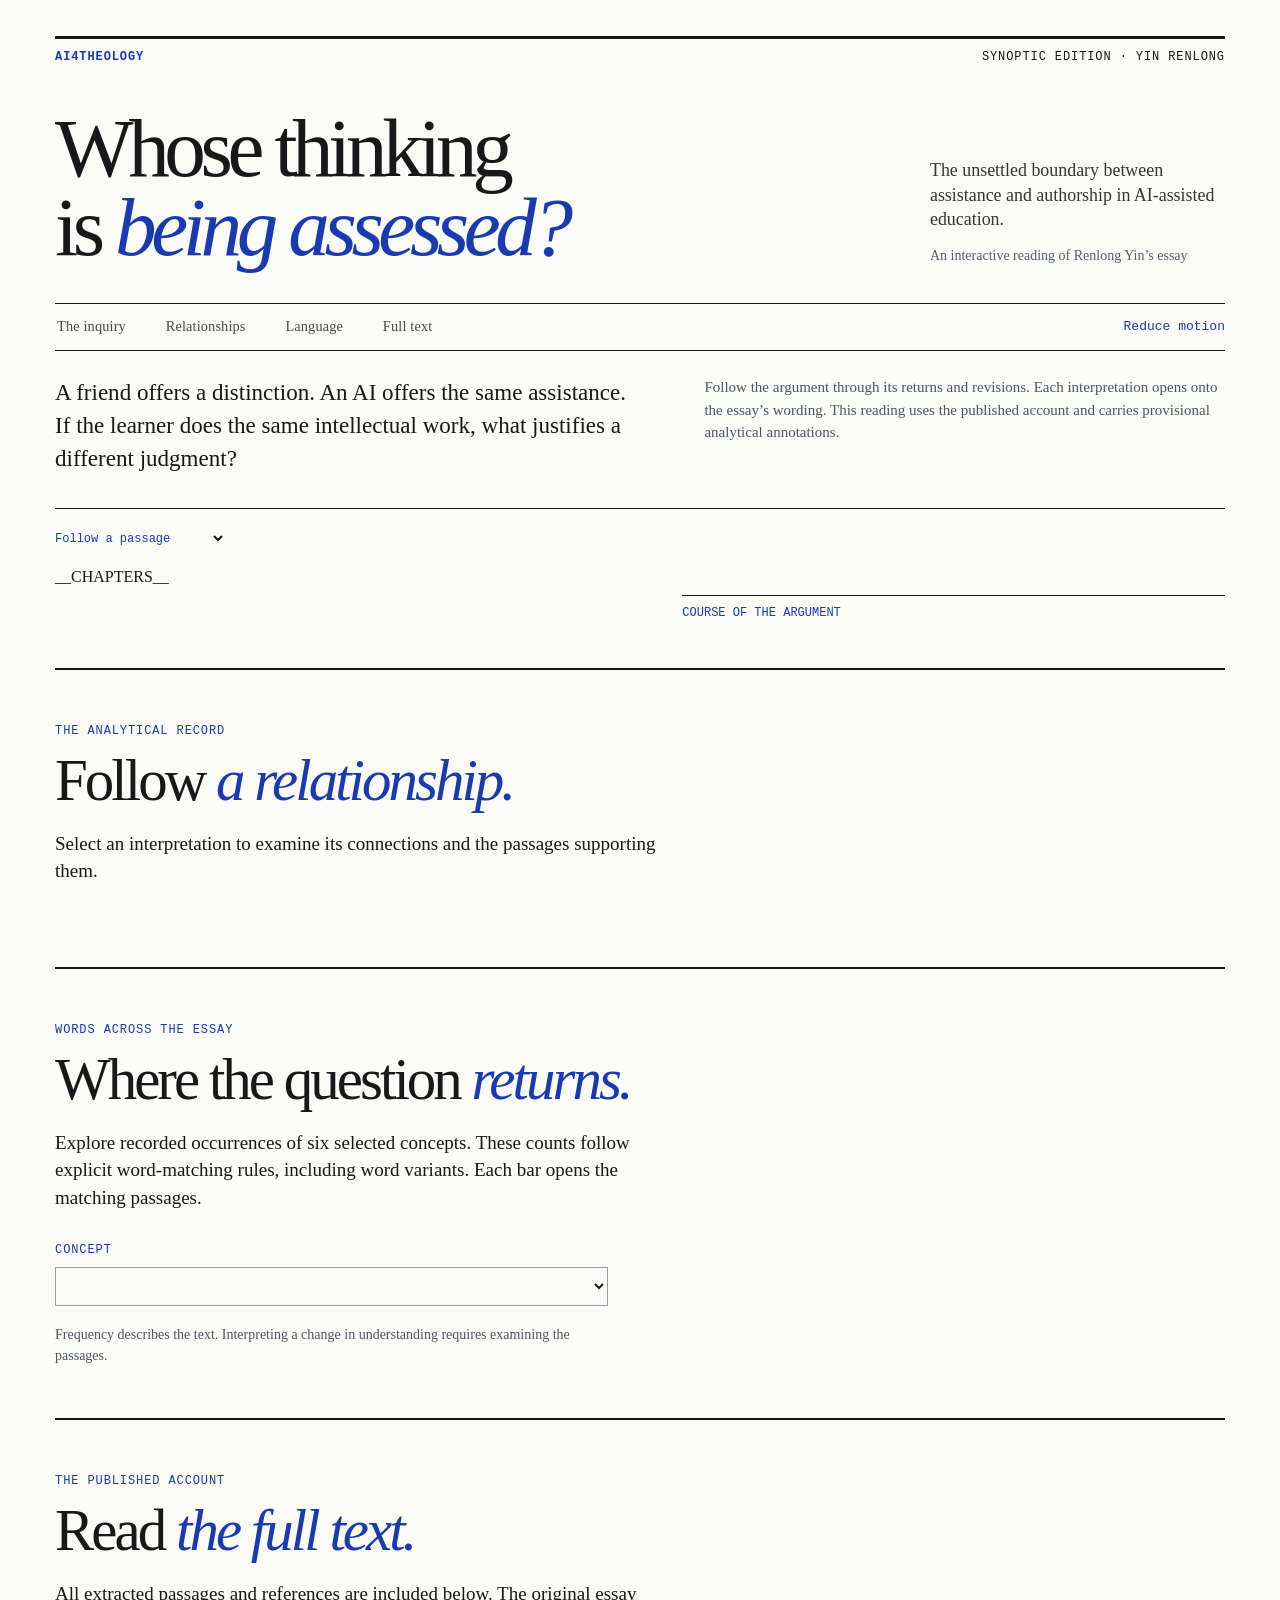
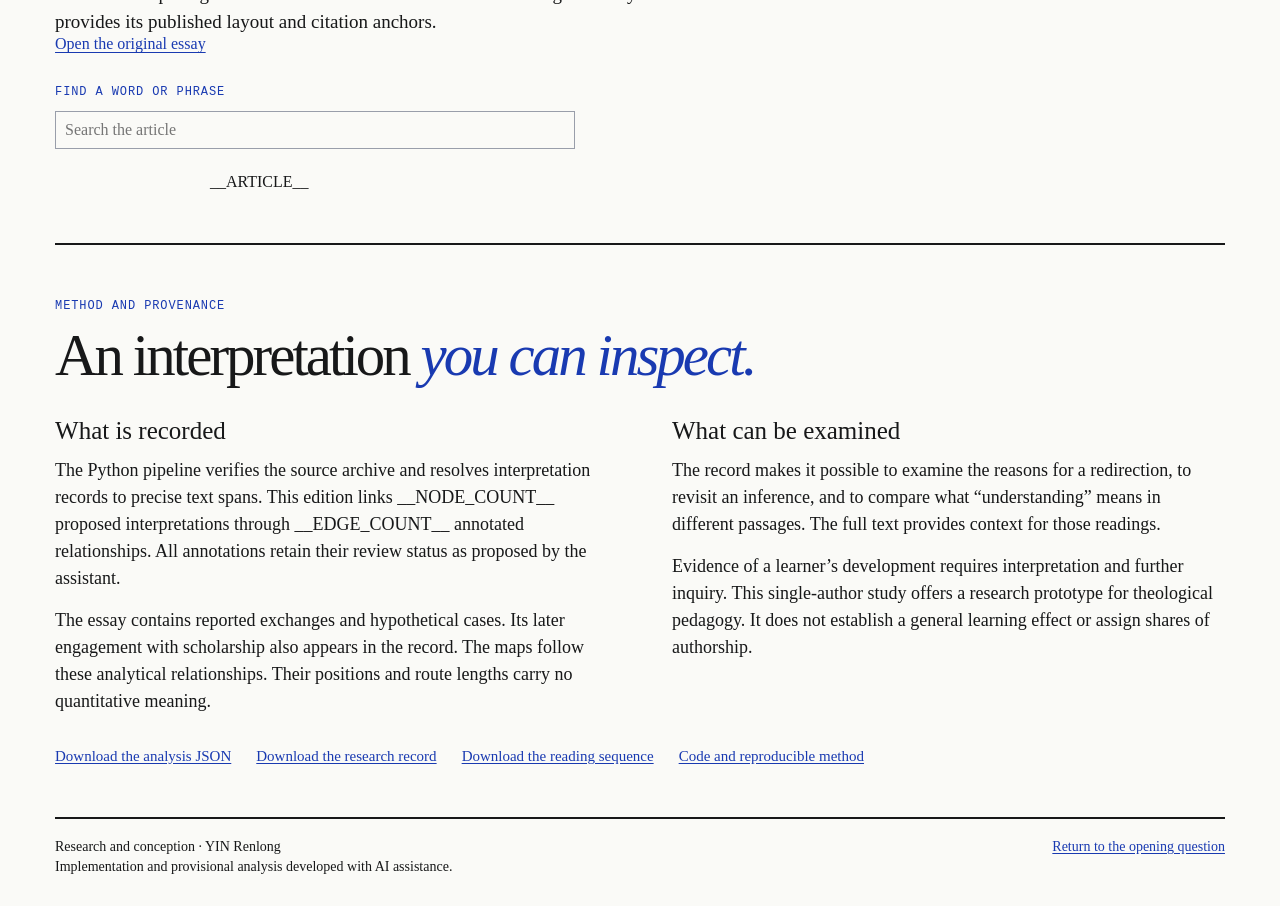
==== site/edition-template.html @ 1bdf43ee "Publish complete synoptic edition with inquiry maps" ====
<!doctype html><html lang="en"><head><meta charset="utf-8"><meta name="viewport" content="width=device-width,initial-scale=1"><meta name="theme-color" content="#fafaf7"><meta name="description" content="An interactive synoptic edition of Renlong Yin’s inquiry into assistance, authorship and theological understanding."><title>Whose Thinking Is Being Assessed? · AI4Theology</title><link rel="icon" href="favicon.svg" type="image/svg+xml"><link rel="stylesheet" href="edition.css"><link rel="stylesheet" href="edition-maps.css"><link rel="stylesheet" href="edition-explorer.css"><script defer src="vendor/gsap.min.js"></script><script type="module" src="edition.js"></script></head><body><a class="skip" href="#inquiry">Skip to the inquiry</a>
<main class="edition synopsis" id="top"><div class="sy-run"><a href="#top"><b>AI4Theology</b></a><span>Synoptic Edition · YIN Renlong</span></div><header class="front"><h1>Whose thinking<br>is <em>being assessed?</em></h1><div class="byline"><p>The unsettled boundary between assistance and authorship in AI-assisted education.</p><p class="credit">An interactive reading of Renlong Yin’s essay</p></div></header>
<nav class="reader-nav" aria-label="Main navigation"><a href="#inquiry">The inquiry</a><a href="#relationships">Relationships</a><a href="#language">Language</a><a href="#article">Full text</a><button id="motion" type="button" aria-pressed="false">Reduce motion</button></nav>
<div class="intro"><p>A friend offers a distinction. An AI offers the same assistance. If the learner does the same intellectual work, what justifies a different judgment?</p><p class="note">Follow the argument through its returns and revisions. Each interpretation opens onto the essay’s wording. This reading uses the published account and carries provisional analytical annotations.</p></div>
<section id="inquiry" aria-label="Development of the inquiry"><div class="chapter-nav"><label for="chapter-select">Follow a passage</label><select id="chapter-select">__OPTIONS__</select><span id="progress" class="note" aria-live="off"></span></div><div class="reading"><div class="episodes">__CHAPTERS__</div><aside class="map-aside" aria-label="Current argument diagram"><div class="map-label"><span>Course of the argument</span><span id="map-ref"></span></div><div id="map-holder"></div><p id="map-basis" class="note"></p></aside></div></section>
<section id="relationships" class="research-section"><header class="section-title"><p class="sy-label">The analytical record</p><h2>Follow <em>a relationship.</em></h2><p>Select an interpretation to examine its connections and the passages supporting them.</p></header><div id="explorer"></div></section>
<section id="language" class="research-section"><header class="section-title"><p class="sy-label">Words across the essay</p><h2>Where the question <em>returns.</em></h2><p>Explore recorded occurrences of six selected concepts. These counts follow explicit word-matching rules, including word variants. Each bar opens the matching passages.</p></header><div class="concordance"><div><label class="sy-label" for="term">Concept</label><select id="term">__TERM_OPTIONS__</select><div id="term-bars"></div><p class="note">Frequency describes the text. Interpreting a change in understanding requires examining the passages.</p></div><div id="term-passages" aria-live="polite"></div></div></section>
<section id="article" class="research-section"><header class="section-title"><p class="sy-label">The published account</p><h2>Read <em>the full text.</em></h2><p>All extracted passages and references are included below. The original essay provides its published layout and citation anchors.</p><a href="__ARTICLE_URL__" target="_blank" rel="noopener">Open the original essay</a></header><label class="sy-label" for="article-search">Find a word or phrase</label><input id="article-search" type="search" placeholder="Search the article" autocomplete="off"><p id="search-status" class="note" role="status"></p><div class="article-sections">__ARTICLE__</div></section>
<section id="method" class="research-section"><header class="section-title"><p class="sy-label">Method and provenance</p><h2>An interpretation <em>you can inspect.</em></h2></header><div class="method-columns"><div><h3>What is recorded</h3><p>The Python pipeline verifies the source archive and resolves interpretation records to precise text spans. This edition links __NODE_COUNT__ proposed interpretations through __EDGE_COUNT__ annotated relationships. All annotations retain their review status as proposed by the assistant.</p><p>The essay contains reported exchanges and hypothetical cases. Its later engagement with scholarship also appears in the record. The maps follow these analytical relationships. Their positions and route lengths carry no quantitative meaning.</p></div><div><h3>What can be examined</h3><p>The record makes it possible to examine the reasons for a redirection, to revisit an inference, and to compare what “understanding” means in different passages. The full text provides context for those readings.</p><p>Evidence of a learner’s development requires interpretation and further inquiry. This single-author study offers a research prototype for theological pedagogy. It does not establish a general learning effect or assign shares of authorship.</p></div></div><div class="downloads"><a href="data/analysis.json" download>Download the analysis JSON</a><a href="data/research-record.json" download>Download the research record</a><a href="data/edition-chapters.json" download>Download the reading sequence</a><a href="https://github.com/YIN-Renlong/ai4theology-analysis">Code and reproducible method</a></div></section>
<footer class="edition-footer"><span>Research and conception · YIN Renlong<br>Implementation and provisional analysis developed with AI assistance.</span><a href="#top">Return to the opening question</a></footer></main>
<dialog id="evidence-dialog" aria-labelledby="evidence-title"><header class="dialog-head"><h2 id="evidence-title">Source evidence</h2><button id="close-evidence" type="button">Close</button></header><div id="evidence-body"></div></dialog>
<script id="edition-data" type="application/json">__DATA__</script><noscript><p class="note">The inquiry and complete text are readable above. Interactive maps and filters require JavaScript.</p></noscript></body></html>
---- site/edition.css ----
.synopsis {
  --sy-ink: #171819;
  --sy-blue: #193ab1;
  --sy-rule: #b0b2b2;
  --sy-paper: #fafaf7;
  box-sizing: border-box; color: var(--sy-ink); background: var(--sy-paper);
  padding: clamp(22px, 4.3vw, 64px) clamp(18px, 5vw, 80px) clamp(30px, 4vw, 58px);
  font-family: "STIX Two Text", Georgia, "Times New Roman", serif;
}
.synopsis *, .synopsis *::before, .synopsis *::after { box-sizing: border-box; }
.synopsis [hidden] { display: none !important; }
.synopsis :is(h2,h3,h4,p,figure,blockquote) { margin: 0; }
.synopsis .sy-run, .synopsis .sy-label, .synopsis .sy-page, .synopsis .sy-caption {
  font-family: "IBM Plex Mono", ui-monospace, "Courier New", monospace;
  font-weight: 500; font-size: 11px; letter-spacing: .075em; line-height: 1.5;
}
.synopsis .sy-run { display: flex; justify-content: space-between; gap: 12px; align-items: baseline; border-top: 3px solid var(--sy-ink); padding-top: 9px; text-transform: uppercase; }
.synopsis .sy-run b { color: var(--sy-blue); font-weight: 700; }
.synopsis .sy-heading { margin: clamp(20px, 3.3vw, 42px) 0 clamp(16px, 2.3vw, 30px); }
.synopsis .sy-heading h2 {
  font: 400 clamp(38px, 5.8vw, 86px)/.97 "STIX Two Text", Georgia, serif;
  letter-spacing: -.065em; color: var(--sy-ink); text-wrap: balance;
}
.synopsis .sy-heading h2 em { color: var(--sy-blue); font-weight: 400; }
.synopsis .sy-pages { display: grid; grid-template-columns: repeat(2,minmax(0,1fr)); position: relative; border-block: 1px solid var(--sy-ink); }
.synopsis .sy-leaf { position: relative; min-width: 0; padding: clamp(12px, 2vw, 26px) clamp(11px, 2.4vw, 34px) clamp(18px, 3.1vw, 40px) 0; }
.synopsis .sy-leaf + .sy-leaf { padding-left: clamp(13px, 2.7vw, 38px); padding-right: 0; border-left: 1px solid var(--sy-rule); }
.synopsis .sy-page { display: flex; justify-content: space-between; gap: 7px; color: #414746; text-transform: uppercase; margin-bottom: clamp(24px, 4.3vw, 66px); }
.synopsis .sy-sigil { display: inline-block; color: var(--sy-blue); font: italic 400 clamp(50px, 8.5vw, 108px)/.73 "STIX Two Text", Georgia, serif; margin-right: .12em; vertical-align: -.01em; }
.synopsis .sy-leaf h3 { font: 400 clamp(24px, 3.5vw, 51px)/1.03 "STIX Two Text", Georgia, serif; letter-spacing: -.055em; margin: 0 0 clamp(12px, 1.6vw, 22px); }
.synopsis .sy-leaf p { font-size: clamp(16px, 1.7vw, 24px); line-height: 1.36; max-width: 28ch; }
.synopsis .sy-join { position: absolute; left: 50%; top: 43%; transform: translate(-50%,-50%); background: var(--sy-paper); color: var(--sy-blue); padding: 8px 6px 10px; line-height: 1; font: italic 400 clamp(21px, 3vw, 42px)/.8 Georgia, serif; }
.synopsis .sy-note { display: grid; grid-template-columns: minmax(120px, .68fr) minmax(0, 2.5fr); gap: clamp(10px, 2vw, 28px); padding: clamp(15px, 2vw, 26px) 0 0; align-items: baseline; }
.synopsis .sy-label { text-transform: uppercase; color: var(--sy-blue); }
.synopsis .sy-note p { font-size: clamp(17px, 1.65vw, 23px); line-height: 1.32; }
.synopsis .sy-rewrite { background: #eff1f9; }
.synopsis .sy-rewrite + .sy-leaf { padding-right: clamp(8px, 1vw, 16px); }
.synopsis .sy-proof { padding-inline: clamp(10px, 1.7vw, 28px); }
.synopsis .sy-leaf .sy-revision { font: 400 clamp(23px, 3.3vw, 46px)/1.14 "STIX Two Text", Georgia, serif; letter-spacing: -.045em; }
.synopsis del { color: #575b61; text-decoration-thickness: .075em; text-decoration-color: var(--sy-blue); }
.synopsis ins { display: inline; color: var(--sy-blue); text-decoration: underline; text-decoration-thickness: .05em; text-underline-offset: .13em; }
.synopsis .sy-link-mark { color: var(--sy-blue); font-size: .6em; vertical-align: super; }
.synopsis .sy-return { border-top: 1px solid var(--sy-ink); border-bottom: 1px solid var(--sy-ink); }
.synopsis .sy-return-line { display: grid; grid-template-columns: 4em minmax(0,1fr) auto; align-items: baseline; gap: 18px; padding: clamp(12px, 2vw, 26px) 0; }
.synopsis .sy-return-line + .sy-return-line { border-top: 1px solid var(--sy-rule); }
.synopsis .sy-return-line span:last-child { font-style: italic; color: var(--sy-blue); font-size: clamp(21px, 2.2vw, 35px); }
.synopsis .sy-return-line strong { font: 400 clamp(23px, 3.2vw, 46px)/1.08 "STIX Two Text", Georgia, serif; letter-spacing: -.05em; }
.synopsis .sy-caption { display: block; color: #424744; margin-top: 7px; letter-spacing: .025em; }
@media(max-width:600px) {
  .synopsis .sy-page { font-size: 9px; letter-spacing: .035em; }
  .synopsis .sy-run { font-size: 9px; }
  .synopsis .sy-leaf h3 .sy-sigil { display: block; margin-bottom: 12px; }
  .synopsis .sy-note { grid-template-columns: 1fr; gap: 4px; }
  .synopsis .sy-return-line { gap: 9px; grid-template-columns: 2.5em minmax(0,1fr); }
  .synopsis .sy-return-line span:last-child { grid-column: 2; }
  .synopsis .sy-join { top: 39%; }
}


:root{--paper:#fafaf7;--ink:#171819;--blue:#193ab1;--hair:#b0b2b2;--mono:"IBM Plex Mono",ui-monospace,"Courier New",monospace;--serif:"STIX Two Text",Georgia,"Times New Roman",serif;--nav-height:52px;scroll-padding-top:calc(var(--nav-height) + 10px);background:var(--paper);color:var(--ink);font-family:var(--serif)}
*{box-sizing:border-box}body{margin:0}button,summary,a{touch-action:manipulation}a{color:var(--blue);text-underline-offset:.16em}a:focus-visible,summary:focus-visible{outline:2px solid var(--blue);outline-offset:4px}.edition{max-width:1530px;margin:0 auto;padding:clamp(18px,2.8vw,42px) clamp(18px,4.3vw,70px) 0}.edition .sy-run{font-size:12px}.sy-run a{color:inherit}.front{display:grid;grid-template-columns:minmax(0,2fr) minmax(150px,.7fr);align-items:end;gap:32px;margin:clamp(20px,3.4vw,51px) 0 clamp(20px,2.8vw,41px)}.front h1{font:400 clamp(48px,6.5vw,98px)/.95 var(--serif);letter-spacing:-.065em;margin:0}.front h1 em{font-weight:400;color:var(--blue)}.byline{font:400 clamp(16px,1.4vw,21px)/1.38 var(--serif);margin:0 0 2px;color:#34373a}.byline cite{display:block;font-size:.9em;margin-top:2px}
.reader-nav{position:sticky;top:0;z-index:9;display:flex;gap:clamp(10px,2.6vw,40px);align-items:stretch;flex-wrap:wrap;border-block:1px solid var(--ink);background:var(--paper);min-height:48px}.reader-nav a{display:flex;align-items:center;gap:.47em;font:500 clamp(12px,1.12vw,16px)/1.15 var(--serif);letter-spacing:.01em;color:#464a4c;text-decoration:none;padding:12px 2px 10px;border-bottom:3px solid transparent}.reader-nav a[aria-current=step]{color:var(--blue);border-color:var(--blue)}.reader-nav a:hover{color:var(--blue)}.reader-nav .num{font:500 11px var(--mono)}.reading{display:grid;grid-template-columns:minmax(0,1.05fr) minmax(0,1fr);gap:clamp(30px,4.5vw,75px);align-items:start}.episodes{min-width:0}.episode{min-width:0;padding:28px 0 42px;min-height:clamp(480px,68vh,760px)}.episode+.episode{border-top:1px solid var(--hair)}.edition .sy-heading{margin:0 0 18px}.edition .sy-heading h2{font-size:clamp(32px,3.15vw,52px);line-height:1.02}.edition .sy-page{font-size:12px;letter-spacing:.025em;margin-bottom:clamp(22px,2.6vw,38px);gap:5px;flex-wrap:wrap}.edition .sy-leaf{padding:16px clamp(12px,1.4vw,24px) 18px 0}.edition .sy-leaf+.sy-leaf{padding:16px 8px 18px clamp(15px,1.7vw,26px)}.edition .sy-leaf h3{font-size:clamp(22px,2.1vw,34px);margin-bottom:10px;line-height:1.1}.edition .sy-sigil{font-size:1.52em}.edition .sy-leaf p{font-size:clamp(16px,1.33vw,21px);line-height:1.36}.edition .sy-join{font-size:24px;top:42%}.edition .sy-leaf .sy-revision{font-size:clamp(21px,2.2vw,34px);line-height:1.17}.edition .sy-note{grid-template-columns:1fr;padding-top:16px;gap:5px}.edition .sy-note p{font-size:clamp(17px,1.35vw,22px);line-height:1.43}.edition .sy-label{font-size:12px}.edition .sy-return-line{grid-template-columns:3.3em minmax(0,1fr) auto;gap:9px;padding:14px 0}.edition .sy-return-line strong{font-size:clamp(19px,1.75vw,29px)}.edition .sy-return-line span:last-child{font-size:clamp(16px,1.6vw,24px)}.original{margin-top:18px}.original summary{cursor:pointer;color:var(--blue);font:500 13px/1.5 var(--mono);width:fit-content;padding:4px 6px 4px 0}.original blockquote{margin:9px 0 0;padding-left:16px;border-left:2px solid var(--blue);font-size:clamp(17px,1.4vw,21px);line-height:1.5}.map-aside{position:sticky;top:calc(var(--nav-height) + 22px);padding:0;margin:27px 0 36px;min-width:0}.mobile-map{display:none}.edition-footer{border-top:2px solid var(--ink);display:flex;justify-content:space-between;align-items:baseline;gap:18px;padding:18px 0 30px;font:400 14px/1.4 var(--serif)}.edition-footer p{max-width:58ch}.skip{position:absolute;left:-9999px}.skip:focus{left:12px;top:8px;z-index:10;background:var(--paper);padding:8px}.only-sr{position:absolute;inline-size:1px;block-size:1px;overflow:hidden;clip-path:inset(50%)}
@media(max-width:810px){.edition{padding:20px clamp(16px,4.5vw,36px) 0}.front{grid-template-columns:1fr;gap:10px}.front h1{font-size:clamp(44px,8vw,66px)}.byline{font-size:16px}.byline cite{display:inline;margin-left:4px}.reading{display:block}.episode{min-height:0;padding:21px 0 32px}.map-aside{display:none}.mobile-map{display:block;margin-top:20px}.reader-nav{gap:clamp(8px,2.6vw,24px)}.reader-nav a{min-height:44px;font-size:14px}.edition .sy-leaf h3 .sy-sigil{display:inline}.edition .sy-return-line span:last-child{grid-column:auto}.edition .sy-join{top:35%}.edition .sy-heading h2{font-size:clamp(30px,5.4vw,42px)}.edition-footer{flex-wrap:wrap;gap:7px}.edition .sy-page{font-size:11px}.edition .sy-run{font-size:11px}}
@media(max-width:380px){.reader-nav{gap:6px}.reader-nav a{gap:.28em;font-size:13px}.edition .sy-return-line{grid-template-columns:2.8em minmax(0,1fr)}.edition .sy-return-line span:last-child{grid-column:2}.edition .sy-leaf h3 .sy-sigil{display:block;margin-bottom:9px}}
@media print{.reader-nav,.map-aside,.skip,.original summary,.sy-run a{display:none}.reading{display:block}.mobile-map{display:block}.episode{min-height:0;break-inside:avoid}.edition{padding:0}.original blockquote{display:block}.edition-footer a{color:inherit}}
[hidden]{display:none!important}button,input,select{font:inherit}button{cursor:pointer;color:var(--blue);border:0;border-bottom:1px solid currentColor;padding:5px 0;background:none}button:focus-visible,input:focus-visible,select:focus-visible{outline:2px solid var(--blue);outline-offset:4px}input,select{max-width:100%;border:1px solid #999eaa;border-radius:0;color:var(--ink);background:var(--paper);padding:9px;font-size:16px}select{appearance:auto}label{display:block}.sy-run a{text-decoration:none}.front .credit{font-size:14px;color:#575e68;margin:14px 0 0}.reader-nav{gap:clamp(12px,2.8vw,42px)}.reader-nav #motion{margin-left:auto;font:13px var(--mono);border:0;max-width:105px;line-height:1.2}.intro{display:grid;grid-template-columns:1.1fr 1fr;gap:6vw;padding:25px 0 34px}.intro>p{font-size:clamp(19px,1.8vw,25px);line-height:1.42;margin:0}.intro .note{font:15px/1.5 var(--serif);color:#4f5561}.note{font-size:14px;line-height:1.5;color:#4f5561}.chapter-nav{display:flex;align-items:center;gap:18px;padding:11px 0;border-top:1px solid var(--ink)}.chapter-nav label{font:12px var(--mono);color:var(--blue)}.chapter-nav select{border:0;font-size:16px;max-width:65%}#progress{margin-left:auto;white-space:nowrap}.episode{min-height:clamp(510px,76vh,810px)}.episode .sy-note{margin:14px 0}.episode .sy-note p+p{margin-top:10px}.episode .sy-heading h2{font-style:normal}.episode .sy-heading h2 em{color:var(--blue)}.episode .chapter-kicker{font:12px/1.5 var(--mono);letter-spacing:.04em;color:var(--blue);margin:0 0 14px}.source-list{display:flex;gap:8px;flex-wrap:wrap;margin-top:15px}.source-list button{font:13px/1.3 var(--mono);padding:6px 3px}.episode blockquote{font-size:19px;line-height:1.4;border-left:2px solid var(--blue);padding-left:15px;margin:18px 0}.episode blockquote cite{display:block;font:12px var(--mono);margin-top:8px}.map-label{display:flex;justify-content:space-between;gap:12px;border-top:1px solid var(--ink);padding:10px 0;color:var(--blue);font:12px/1.3 var(--mono);text-transform:uppercase}.research-section{padding:52px 0;border-top:2px solid var(--ink);scroll-margin-top:70px}.section-title{margin-bottom:30px}.section-title h2{font:400 clamp(34px,4.6vw,66px)/1.05 var(--serif);letter-spacing:-.05em;margin:10px 0 18px}.section-title h2 em{font-weight:400;color:var(--blue)}.section-title>p:not(.sy-label){max-width:64ch;font-size:19px;line-height:1.45}.concordance,.method-columns{display:grid;grid-template-columns:1fr 1fr;gap:5vw}.concordance select{margin:8px 0 18px;width:100%}#term-bars{display:grid;gap:12px}.term-bar{display:block;text-align:left;font:14px/1.3 var(--serif);border:0}.term-bar span{display:flex;justify-content:space-between;gap:10px}.term-bar i{display:block;height:8px;background:var(--blue);width:var(--width);margin-top:6px;opacity:.7}.term-bar[aria-pressed=true] i{opacity:1}.term-bar[aria-pressed=true]{font-weight:bold}#term-passages{max-height:570px;overflow:auto;padding:0 15px 0 0}.term-passage{border-top:1px solid var(--hair);padding:13px 0;font-size:17px;line-height:1.5}.term-passage button{font:13px var(--mono)}.term-passage p{margin:7px 0}mark{background:#dce3fa;color:var(--ink);padding:0 1px}.article-sections{max-width:860px;margin:24px auto 0}.article-sections details{border-top:1px solid var(--hair);padding:13px 0}.article-sections summary{cursor:pointer;font-size:21px;line-height:1.3}.article-sections .full-paragraph{font:18px/1.65 var(--serif);margin:24px 0}.para-ref{font:12px var(--mono);color:var(--blue);text-decoration:none;display:inline-block;min-width:47px;margin-right:6px}.article-links{display:flex;gap:6px 12px;flex-wrap:wrap;margin-top:4px;font:12px/1.5 var(--mono)}#article-search{display:block;width:min(100%,520px);margin-top:10px}.method-columns h3{font-size:25px;font-weight:400;margin:0 0 12px}.method-columns p{font-size:18px;line-height:1.5;margin:0 0 15px}.downloads{display:flex;gap:14px 25px;flex-wrap:wrap;margin-top:18px;font-size:15px}dialog{width:min(740px,calc(100% - 28px));max-height:88svh;border:1px solid var(--ink);padding:clamp(20px,4vw,43px);color:var(--ink);background:var(--paper)}dialog::backdrop{background:#10152fd1}.dialog-head{display:flex;align-items:start;justify-content:space-between;gap:25px;border-bottom:1px solid var(--hair);padding-bottom:15px}.dialog-head h2{font-size:29px;font-weight:400;margin:0}.dialog-head button{font-size:15px}#evidence-body h3{font-size:22px;font-weight:400;margin:20px 0 10px}#evidence-body p{font-size:17px;line-height:1.5}#evidence-body blockquote{font-size:21px;line-height:1.45;margin:14px 0;padding-left:16px;border-left:2px solid var(--blue)}#evidence-body .note{font-size:13px}.evidence-section+.evidence-section{border-top:1px solid var(--hair);margin-top:25px}.evidence-section summary{font-size:14px;cursor:pointer;color:var(--blue)}.evidence-section details p{font-size:16px}body.no-motion *{animation:none!important;transition:none!important;scroll-behavior:auto!important}
@media(max-width:810px){.intro,.concordance,.method-columns{grid-template-columns:1fr;gap:20px}.episode{min-height:0}.reader-nav{gap:15px}.reader-nav a{font-size:14px}.reader-nav #motion{font-size:11px;max-width:65px}.chapter-nav{gap:7px}.chapter-nav label{font-size:11px}.chapter-nav select{max-width:66%;padding-left:0}#progress{display:none}.research-section{padding:34px 0}.edition .sy-leaf p{font-size:16px}.edition .sy-page{font-size:11px}.mobile-map{margin:23px 0 10px}.front .credit{font-size:13px}.episode .sy-heading h2{font-size:33px}.article-sections .full-paragraph{font-size:17px}}
@media(max-width:420px){.reader-nav{gap:11px}.reader-nav a{font-size:13px}.reader-nav #motion{font-size:10px;max-width:50px}.reader-nav{min-height:48px}.sy-run{letter-spacing:0!important}.map-label{font-size:11px}}
@media print{.map-aside,#motion,button,.chapter-nav{display:none}.intro,.concordance,.method-columns{display:block}.mobile-map{display:block}.episode,.research-section{min-height:0;break-inside:auto}.article-sections details{display:block}}
@media(max-width:600px){.reader-nav{display:grid;grid-template-columns:repeat(4,auto);gap:0 12px;justify-content:space-between}.reader-nav a{padding:10px 0 5px;min-height:38px}.reader-nav #motion{grid-column:1/-1;justify-self:end;max-width:none;white-space:nowrap;margin:0;padding:0 0 8px;min-height:26px}}
---- site/edition-maps.css ----
.inquiry-map{--map-paper:#f2f3f6;--map-ink:#171819;--map-blue:#193ab1;margin:0;min-width:0;color:var(--map-ink)}
.inquiry-map svg{display:block;width:100%;height:auto;background:var(--map-paper);border:1px solid #b0b5c1;overflow:hidden}
.inquiry-map .map-terrain path{fill:none;stroke:#75849c;stroke-width:1;opacity:.3}
.inquiry-map .map-grid{fill:none;stroke:#8290a8;stroke-width:.8;stroke-dasharray:1 4;opacity:.3}
.inquiry-map .map-name{font:600 25px 'STIX Two Text',Georgia,serif;letter-spacing:-.035em;fill:var(--map-ink)}
.inquiry-map .map-small{font:400 21px 'STIX Two Text',Georgia,serif;fill:#304268}
.inquiry-map .map-fine{font:400 20px 'STIX Two Text',Georgia,serif;fill:#304268}
.inquiry-map text{paint-order:stroke;stroke:var(--map-paper);stroke-width:5px;stroke-linejoin:round}
.inquiry-map .map-route,.inquiry-map .map-detour,.inquiry-map .map-return{fill:none;stroke:#536587;stroke-width:3.2;stroke-linecap:round;stroke-linejoin:round}
.inquiry-map .map-detour{stroke:#30343c;stroke-dasharray:6 6}
.inquiry-map .map-return{stroke:var(--map-blue);stroke-width:3.8}
.inquiry-map .map-station{fill:var(--map-paper);stroke:#304775;stroke-width:2.8}
.inquiry-map .map-diamond{fill:#30343c;stroke:var(--map-paper);stroke-width:2}
.inquiry-map .map-arrow{fill:var(--map-blue)}
.inquiry-map .map-question{font:italic 400 42px Georgia,serif;fill:var(--map-blue)}
.inquiry-map .map-question-large{font-size:82px}
.inquiry-map figcaption{margin-top:10px;color:#363d49;font:400 clamp(15px,1.2vw,18px)/1.4 'STIX Two Text',Georgia,serif}
@media(prefers-reduced-motion:reduce){.inquiry-map [data-trace]{animation:none!important;transition:none!important}}
---- site/edition-explorer.css ----
.edition-explorer{--ex-ink:#171819;--ex-blue:#193ab1;--ex-rule:#b0b2b2;--ex-paper:#fafaf7;color:var(--ex-ink);font-family:Georgia,'Times New Roman',serif;min-width:0}
.edition-explorer *{box-sizing:border-box}.edition-explorer button,.edition-explorer input{font:inherit;color:inherit}.edition-explorer button{cursor:pointer}.edition-explorer button:focus-visible,.edition-explorer input:focus-visible,.edition-explorer summary:focus-visible{outline:2px solid var(--ex-blue);outline-offset:3px}.edition-explorer .ex-note{max-width:78ch;font-size:17px;line-height:1.5;color:#42454b;margin:12px 0 22px}.edition-explorer .ex-counts{display:grid;grid-template-columns:repeat(4,minmax(0,1fr));border-block:1px solid var(--ex-ink);margin-bottom:28px}.edition-explorer .ex-count{position:relative;display:grid;gap:5px;text-align:left;border:0;border-right:1px solid var(--ex-rule);background:transparent;padding:17px 20px 20px}.edition-explorer .ex-count:first-child{padding-left:0}.edition-explorer .ex-count:last-child{border-right:0}.edition-explorer .ex-count strong{font-size:42px;font-weight:400;line-height:1;color:var(--ex-blue)}.edition-explorer .ex-count span{font-size:15px;line-height:1.3}.edition-explorer .ex-count[aria-pressed=true]{background:#eef1fb}.edition-explorer .ex-count .ex-count-bar{position:absolute;bottom:0;left:0;width:calc(var(--amount)*100%);height:3px;background:var(--ex-blue)}.edition-explorer .ex-layout{display:grid;grid-template-columns:minmax(220px,.55fr) minmax(0,1.65fr);gap:32px;align-items:start}.edition-explorer .ex-search-label{font:500 13px/1.4 ui-monospace,monospace;display:block;color:#414651}.edition-explorer .ex-search{display:block;margin:9px 0 6px;border:1px solid var(--ex-rule);width:100%;padding:10px 9px;background:var(--ex-paper);font-size:16px}.edition-explorer .ex-search::placeholder{font-size:13px;color:#565d68}.edition-explorer .ex-reset{padding:7px 0;border:0;background:none;font-size:14px;text-decoration:underline;text-underline-offset:3px;color:var(--ex-blue)}.edition-explorer .ex-tally{font:12px/1.4 ui-monospace,monospace;color:#414651;margin:8px 0 12px}.edition-explorer .ex-node-list{max-height:540px;overflow:auto;border-block:1px solid var(--ex-rule);scrollbar-color:#7d88a1 #f1f1ee}.edition-explorer .ex-node-button{display:grid;grid-template-columns:34px minmax(0,1fr);gap:7px;width:100%;text-align:left;align-items:baseline;border:0;border-bottom:1px solid #d9dbdf;background:transparent;padding:12px 7px;font-size:16px;line-height:1.3}.edition-explorer .ex-node-button[aria-pressed=true]{background:#eef1fb;color:var(--ex-blue);box-shadow:inset 3px 0 var(--ex-blue)}.edition-explorer .ex-node-button:hover,.edition-explorer .ex-neighbor-button:hover{background:#edf0f6}.edition-explorer .ex-record-id{font:500 12px/1.3 ui-monospace,monospace;color:var(--ex-blue)}.edition-explorer .ex-detail{scroll-margin-top:90px;border-top:2px solid var(--ex-ink);padding-top:14px}.edition-explorer .ex-kicker{font:500 12px/1.4 ui-monospace,monospace;color:var(--ex-blue);margin:0 0 11px}.edition-explorer .ex-detail h3{font:400 clamp(25px,3vw,38px)/1.1 Georgia,serif;letter-spacing:-.035em;margin:0 0 14px}.edition-explorer .ex-interpretation{font-size:19px;line-height:1.45;margin:0 0 15px;max-width:67ch}.edition-explorer .ex-meta{display:flex;flex-wrap:wrap;gap:10px 25px;border-block:1px solid var(--ex-rule);padding:10px 0;margin:12px 0}.edition-explorer .ex-meta div{display:grid;gap:2px}.edition-explorer .ex-meta dt{font:12px/1.4 ui-monospace,monospace;color:#4a505b}.edition-explorer .ex-meta dd{font-size:15px;line-height:1.4;margin:0}.edition-explorer .ex-text-button{border:0;border-bottom:1px solid var(--ex-blue);color:var(--ex-blue);background:none;padding:4px 0;margin-bottom:3px;font-size:15px;line-height:1.4;text-align:left}.edition-explorer .ex-small-heading{font-size:21px;font-weight:400;letter-spacing:-.02em;margin:25px 0 15px}.edition-explorer .ex-graph{display:grid;grid-template-columns:1fr 1.12fr 1fr;gap:26px;position:relative;min-height:200px;padding:10px 0;isolation:isolate}.edition-explorer .ex-lines{position:absolute;inset:0;width:100%;height:100%;pointer-events:none;z-index:-1;overflow:visible}.edition-explorer .ex-lines path{fill:none;stroke:#7385b4;stroke-width:1.3}.edition-explorer .ex-lines .ex-arrow{stroke:var(--ex-blue)}.edition-explorer .ex-neighbors{display:flex;flex-direction:column;justify-content:center;gap:19px}.edition-explorer .ex-neighbor-button{width:100%;display:grid;gap:5px;padding:10px;border:1px solid #adb5c5;background:var(--ex-paper);text-align:left;font-size:15px;line-height:1.25}.edition-explorer .ex-edge-label{font:11px/1.4 ui-monospace,monospace;color:#4a566c;margin:4px 0 0}.edition-explorer .ex-center{align-self:center}.edition-explorer .ex-current{padding:13px 12px;border:1.5px solid var(--ex-blue);background:#eef1fb;display:grid;gap:8px;font-size:17px;line-height:1.25}.edition-explorer .ex-current strong{font-weight:400}.edition-explorer .ex-graph-note{font-size:14px;line-height:1.4;color:#505763;margin:10px 0}.edition-explorer .ex-empty{font-size:16px;line-height:1.45;color:#4b505b;padding:13px 8px}.edition-explorer .ex-graph>.ex-empty{grid-column:1/-1}.edition-explorer .ex-relations{margin-top:35px;border-top:1px solid var(--ex-ink);padding-top:18px}.edition-explorer .ex-relations>h3{font-size:30px;font-weight:400;margin:0;letter-spacing:-.03em}.edition-explorer .ex-relation{border-bottom:1px solid var(--ex-rule)}.edition-explorer .ex-relation>summary{cursor:pointer;padding:14px 2px;font-size:16px;line-height:1.4}.edition-explorer .ex-relation>summary .ex-record-id{margin:0 9px 0 3px}.edition-explorer .ex-relation-body{padding:0 24px 14px}.edition-explorer .ex-relation-body>p{font-size:17px;line-height:1.45;max-width:83ch;margin:0 0 13px}.edition-explorer .ex-detail-actions{display:flex;gap:12px 23px;flex-wrap:wrap}
@media(max-width:850px){.edition-explorer .ex-layout{grid-template-columns:minmax(190px,.6fr) minmax(0,1.2fr);gap:20px}.edition-explorer .ex-graph{gap:15px}.edition-explorer .ex-neighbor-button{padding:8px;font-size:14px}.edition-explorer .ex-current{padding:10px 8px;font-size:15px}.edition-explorer .ex-count{padding-inline:12px}.edition-explorer .ex-count span{font-size:14px}}
@media(max-width:650px){.edition-explorer .ex-layout{grid-template-columns:1fr}.edition-explorer .ex-node-list{max-height:220px}.edition-explorer .ex-counts{grid-template-columns:1fr 1fr}.edition-explorer .ex-count:nth-child(2){border-right:0}.edition-explorer .ex-count:nth-child(n+3){border-top:1px solid var(--ex-rule)}.edition-explorer .ex-count:first-child{padding-left:12px}.edition-explorer .ex-count strong{font-size:34px}.edition-explorer .ex-meta{gap:10px 17px}.edition-explorer .ex-graph{gap:13px}.edition-explorer .ex-neighbor-button{font-size:13px;padding:7px}.edition-explorer .ex-current{font-size:14px;padding:9px 7px}.edition-explorer .ex-edge-label{font-size:10px}.edition-explorer .ex-relations>h3{font-size:27px}.edition-explorer .ex-relation-body{padding-inline:12px}}
@media(max-width:390px){.edition-explorer .ex-graph{grid-template-columns:1fr}.edition-explorer .ex-center{grid-row:1}.edition-explorer .ex-lines{display:none}.edition-explorer .ex-neighbors{gap:10px}.edition-explorer .ex-neighbor-button,.edition-explorer .ex-current{font-size:16px}.edition-explorer .ex-edge-label{font-size:12px}.edition-explorer .ex-graph-note{font-size:13px}}
@media print{.edition-explorer .ex-directory{display:none}.edition-explorer .ex-layout{display:block}.edition-explorer .ex-counts{break-inside:avoid}.edition-explorer .ex-graph{break-inside:avoid}}
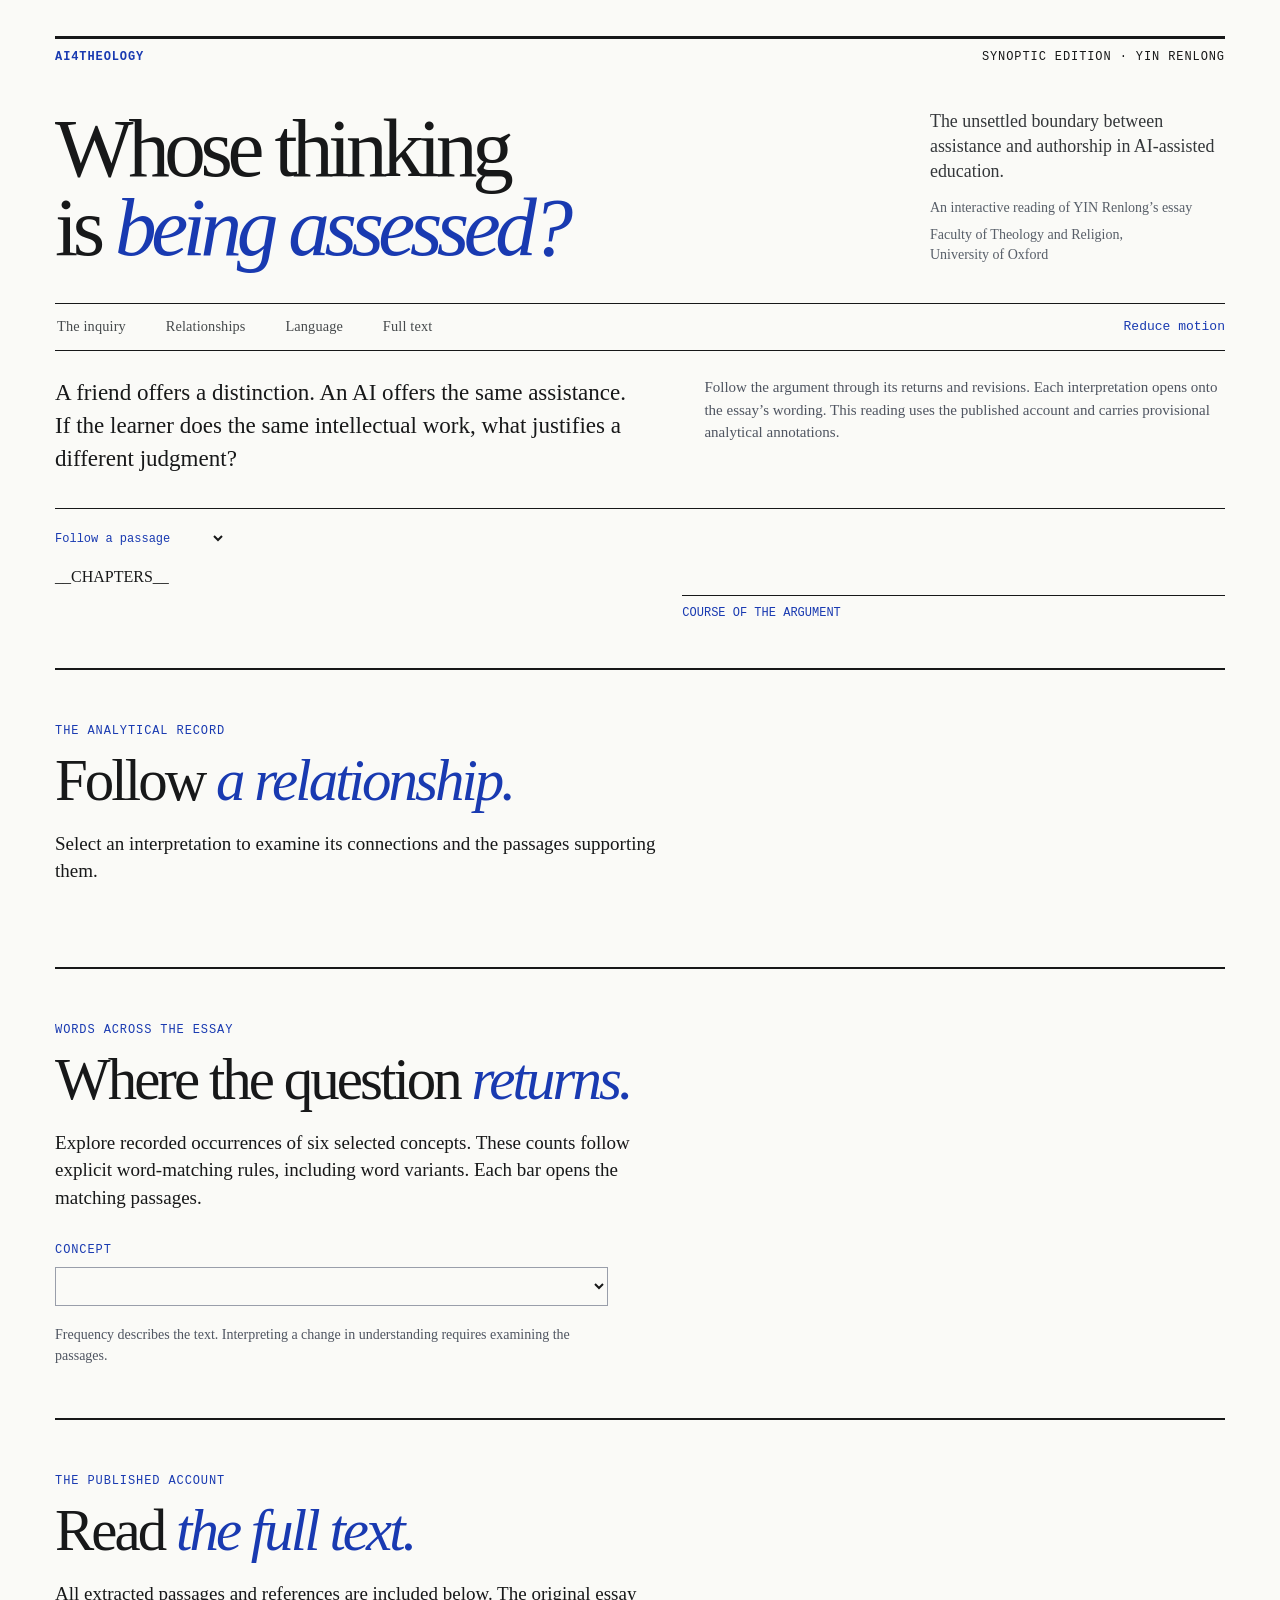
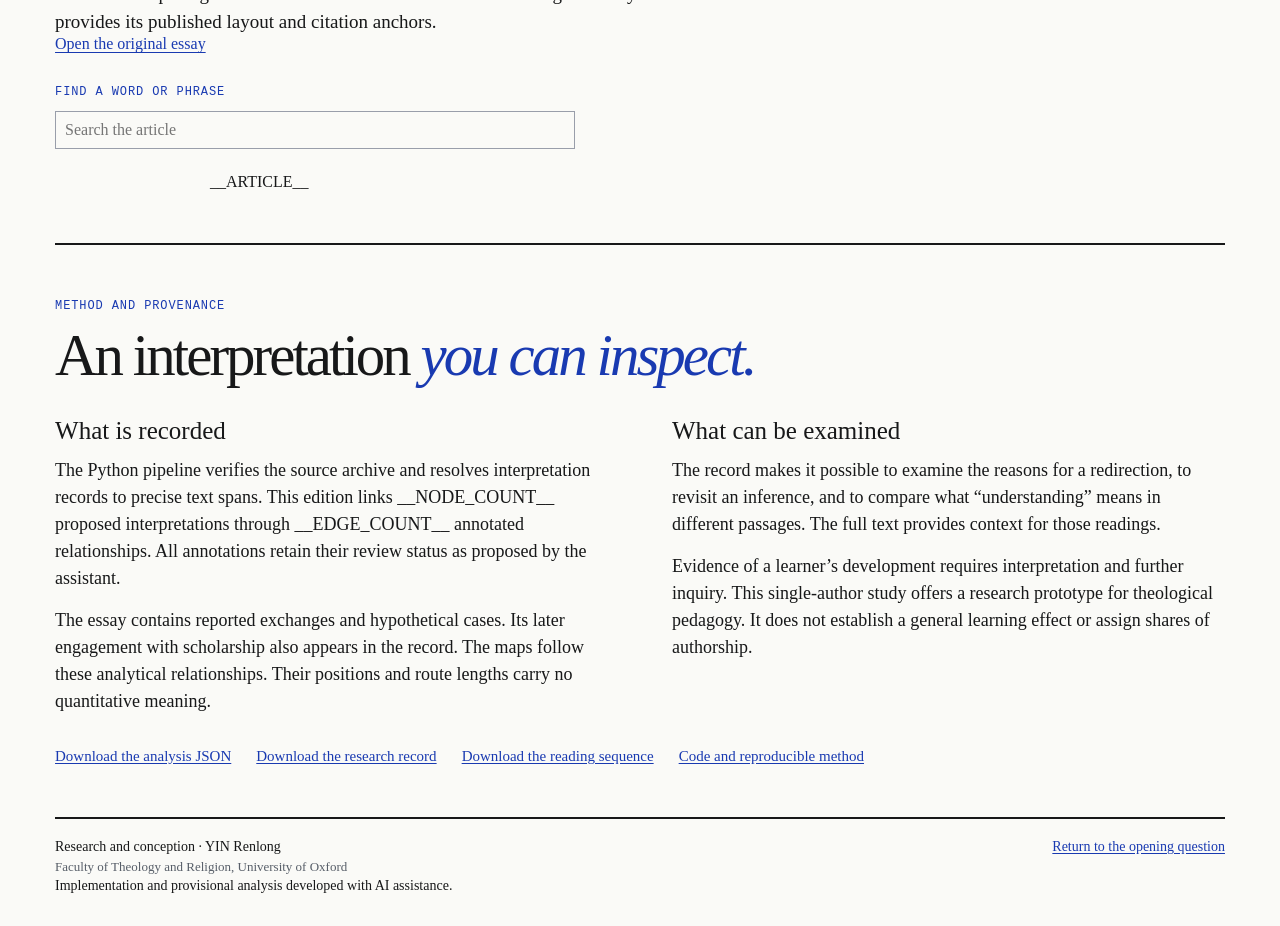
==== commit 57dd0629: "Publish complete synoptic edition with inquiry maps" ====
--- a/site/edition-template.html
+++ b/site/edition-template.html
@@ -1,5 +1,5 @@
-<!doctype html><html lang="en"><head><meta charset="utf-8"><meta name="viewport" content="width=device-width,initial-scale=1"><meta name="theme-color" content="#fafaf7"><meta name="description" content="An interactive synoptic edition of Renlong Yin’s inquiry into assistance, authorship and theological understanding."><title>Whose Thinking Is Being Assessed? · AI4Theology</title><link rel="icon" href="favicon.svg" type="image/svg+xml"><link rel="stylesheet" href="edition.css"><link rel="stylesheet" href="edition-maps.css"><link rel="stylesheet" href="edition-explorer.css"><script defer src="vendor/gsap.min.js"></script><script type="module" src="edition.js"></script></head><body><a class="skip" href="#inquiry">Skip to the inquiry</a>
-<main class="edition synopsis" id="top"><div class="sy-run"><a href="#top"><b>AI4Theology</b></a><span>Synoptic Edition · YIN Renlong</span></div><header class="front"><h1>Whose thinking<br>is <em>being assessed?</em></h1><div class="byline"><p>The unsettled boundary between assistance and authorship in AI-assisted education.</p><p class="credit">An interactive reading of Renlong Yin’s essay</p></div></header>
+<!doctype html><html lang="en"><head><meta charset="utf-8"><meta name="viewport" content="width=device-width,initial-scale=1"><meta name="theme-color" content="#fafaf7"><meta name="description" content="An interactive synoptic edition of YIN Renlong’s inquiry into assistance, authorship and theological understanding."><title>Whose Thinking Is Being Assessed? · AI4Theology</title><link rel="icon" href="favicon.svg" type="image/svg+xml"><link rel="stylesheet" href="edition.css"><link rel="stylesheet" href="edition-maps.css"><link rel="stylesheet" href="edition-explorer.css"><script defer src="vendor/gsap.min.js"></script><script type="module" src="edition.js"></script></head><body><a class="skip" href="#inquiry">Skip to the inquiry</a>
+<main class="edition synopsis" id="top"><div class="sy-run"><a href="#top"><b>AI4Theology</b></a><span>Synoptic Edition · YIN Renlong</span></div><header class="front"><h1>Whose thinking<br>is <em>being assessed?</em></h1><div class="byline"><p>The unsettled boundary between assistance and authorship in AI-assisted education.</p><p class="credit">An interactive reading of YIN Renlong’s essay</p><p class="affiliation">Faculty of Theology and Religion,<br>University of Oxford</p></div></header>
 <nav class="reader-nav" aria-label="Main navigation"><a href="#inquiry">The inquiry</a><a href="#relationships">Relationships</a><a href="#language">Language</a><a href="#article">Full text</a><button id="motion" type="button" aria-pressed="false">Reduce motion</button></nav>
 <div class="intro"><p>A friend offers a distinction. An AI offers the same assistance. If the learner does the same intellectual work, what justifies a different judgment?</p><p class="note">Follow the argument through its returns and revisions. Each interpretation opens onto the essay’s wording. This reading uses the published account and carries provisional analytical annotations.</p></div>
 <section id="inquiry" aria-label="Development of the inquiry"><div class="chapter-nav"><label for="chapter-select">Follow a passage</label><select id="chapter-select">__OPTIONS__</select><span id="progress" class="note" aria-live="off"></span></div><div class="reading"><div class="episodes">__CHAPTERS__</div><aside class="map-aside" aria-label="Current argument diagram"><div class="map-label"><span>Course of the argument</span><span id="map-ref"></span></div><div id="map-holder"></div><p id="map-basis" class="note"></p></aside></div></section>
@@ -7,6 +7,6 @@
 <section id="language" class="research-section"><header class="section-title"><p class="sy-label">Words across the essay</p><h2>Where the question <em>returns.</em></h2><p>Explore recorded occurrences of six selected concepts. These counts follow explicit word-matching rules, including word variants. Each bar opens the matching passages.</p></header><div class="concordance"><div><label class="sy-label" for="term">Concept</label><select id="term">__TERM_OPTIONS__</select><div id="term-bars"></div><p class="note">Frequency describes the text. Interpreting a change in understanding requires examining the passages.</p></div><div id="term-passages" aria-live="polite"></div></div></section>
 <section id="article" class="research-section"><header class="section-title"><p class="sy-label">The published account</p><h2>Read <em>the full text.</em></h2><p>All extracted passages and references are included below. The original essay provides its published layout and citation anchors.</p><a href="__ARTICLE_URL__" target="_blank" rel="noopener">Open the original essay</a></header><label class="sy-label" for="article-search">Find a word or phrase</label><input id="article-search" type="search" placeholder="Search the article" autocomplete="off"><p id="search-status" class="note" role="status"></p><div class="article-sections">__ARTICLE__</div></section>
 <section id="method" class="research-section"><header class="section-title"><p class="sy-label">Method and provenance</p><h2>An interpretation <em>you can inspect.</em></h2></header><div class="method-columns"><div><h3>What is recorded</h3><p>The Python pipeline verifies the source archive and resolves interpretation records to precise text spans. This edition links __NODE_COUNT__ proposed interpretations through __EDGE_COUNT__ annotated relationships. All annotations retain their review status as proposed by the assistant.</p><p>The essay contains reported exchanges and hypothetical cases. Its later engagement with scholarship also appears in the record. The maps follow these analytical relationships. Their positions and route lengths carry no quantitative meaning.</p></div><div><h3>What can be examined</h3><p>The record makes it possible to examine the reasons for a redirection, to revisit an inference, and to compare what “understanding” means in different passages. The full text provides context for those readings.</p><p>Evidence of a learner’s development requires interpretation and further inquiry. This single-author study offers a research prototype for theological pedagogy. It does not establish a general learning effect or assign shares of authorship.</p></div></div><div class="downloads"><a href="data/analysis.json" download>Download the analysis JSON</a><a href="data/research-record.json" download>Download the research record</a><a href="data/edition-chapters.json" download>Download the reading sequence</a><a href="https://github.com/YIN-Renlong/ai4theology-analysis">Code and reproducible method</a></div></section>
-<footer class="edition-footer"><span>Research and conception · YIN Renlong<br>Implementation and provisional analysis developed with AI assistance.</span><a href="#top">Return to the opening question</a></footer></main>
+<footer class="edition-footer"><span>Research and conception · YIN Renlong<br><span class="footer-affiliation">Faculty of Theology and Religion, University of Oxford</span><br>Implementation and provisional analysis developed with AI assistance.</span><a href="#top">Return to the opening question</a></footer></main>
 <dialog id="evidence-dialog" aria-labelledby="evidence-title"><header class="dialog-head"><h2 id="evidence-title">Source evidence</h2><button id="close-evidence" type="button">Close</button></header><div id="evidence-body"></div></dialog>
 <script id="edition-data" type="application/json">__DATA__</script><noscript><p class="note">The inquiry and complete text are readable above. Interactive maps and filters require JavaScript.</p></noscript></body></html>
--- a/site/edition.css
+++ b/site/edition.css
@@ -69,3 +69,4 @@
 @media(max-width:420px){.reader-nav{gap:11px}.reader-nav a{font-size:13px}.reader-nav #motion{font-size:10px;max-width:50px}.reader-nav{min-height:48px}.sy-run{letter-spacing:0!important}.map-label{font-size:11px}}
 @media print{.map-aside,#motion,button,.chapter-nav{display:none}.intro,.concordance,.method-columns{display:block}.mobile-map{display:block}.episode,.research-section{min-height:0;break-inside:auto}.article-sections details{display:block}}
 @media(max-width:600px){.reader-nav{display:grid;grid-template-columns:repeat(4,auto);gap:0 12px;justify-content:space-between}.reader-nav a{padding:10px 0 5px;min-height:38px}.reader-nav #motion{grid-column:1/-1;justify-self:end;max-width:none;white-space:nowrap;margin:0;padding:0 0 8px;min-height:26px}}
+.front .affiliation{font-size:14px;line-height:1.45;color:#575e68;margin:8px 0 0}.footer-affiliation{font-size:13px;color:#575e68}.map-aside{top:var(--map-dock-top,calc(var(--nav-height) + 18px))}
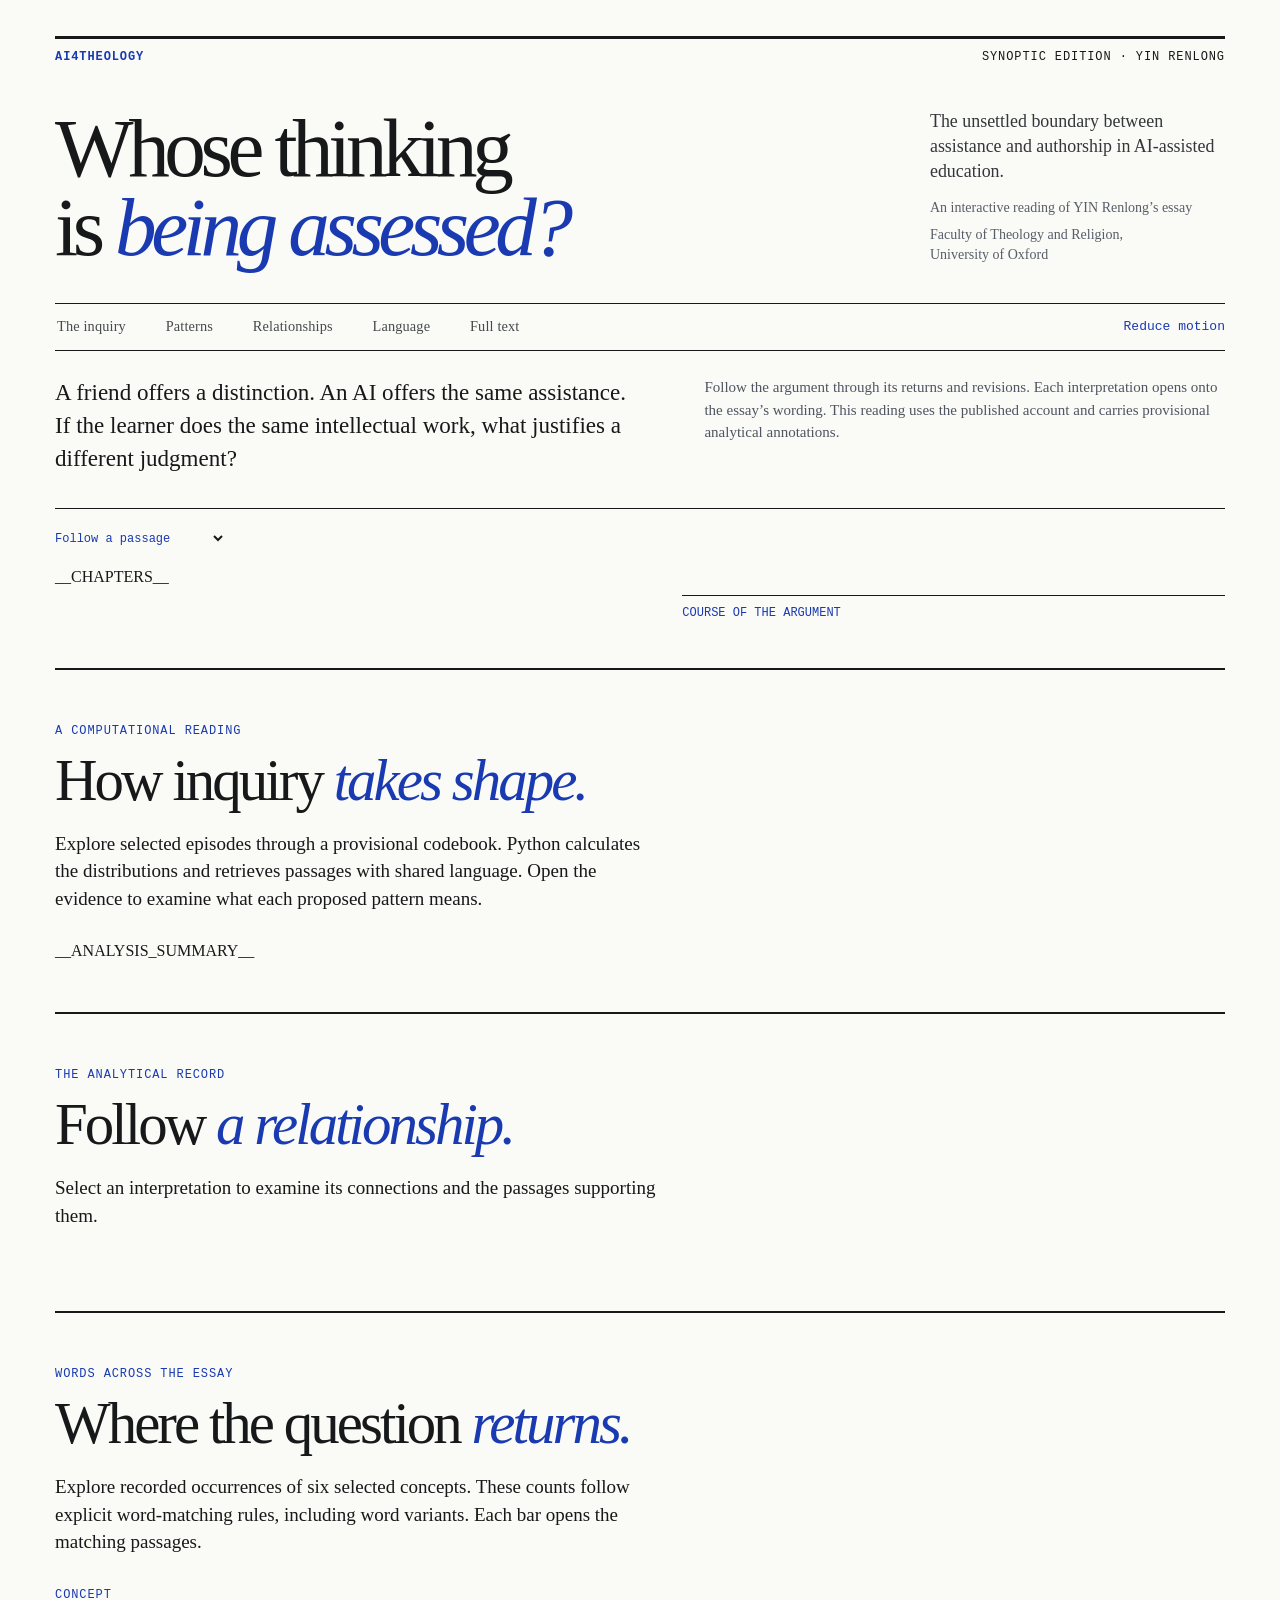
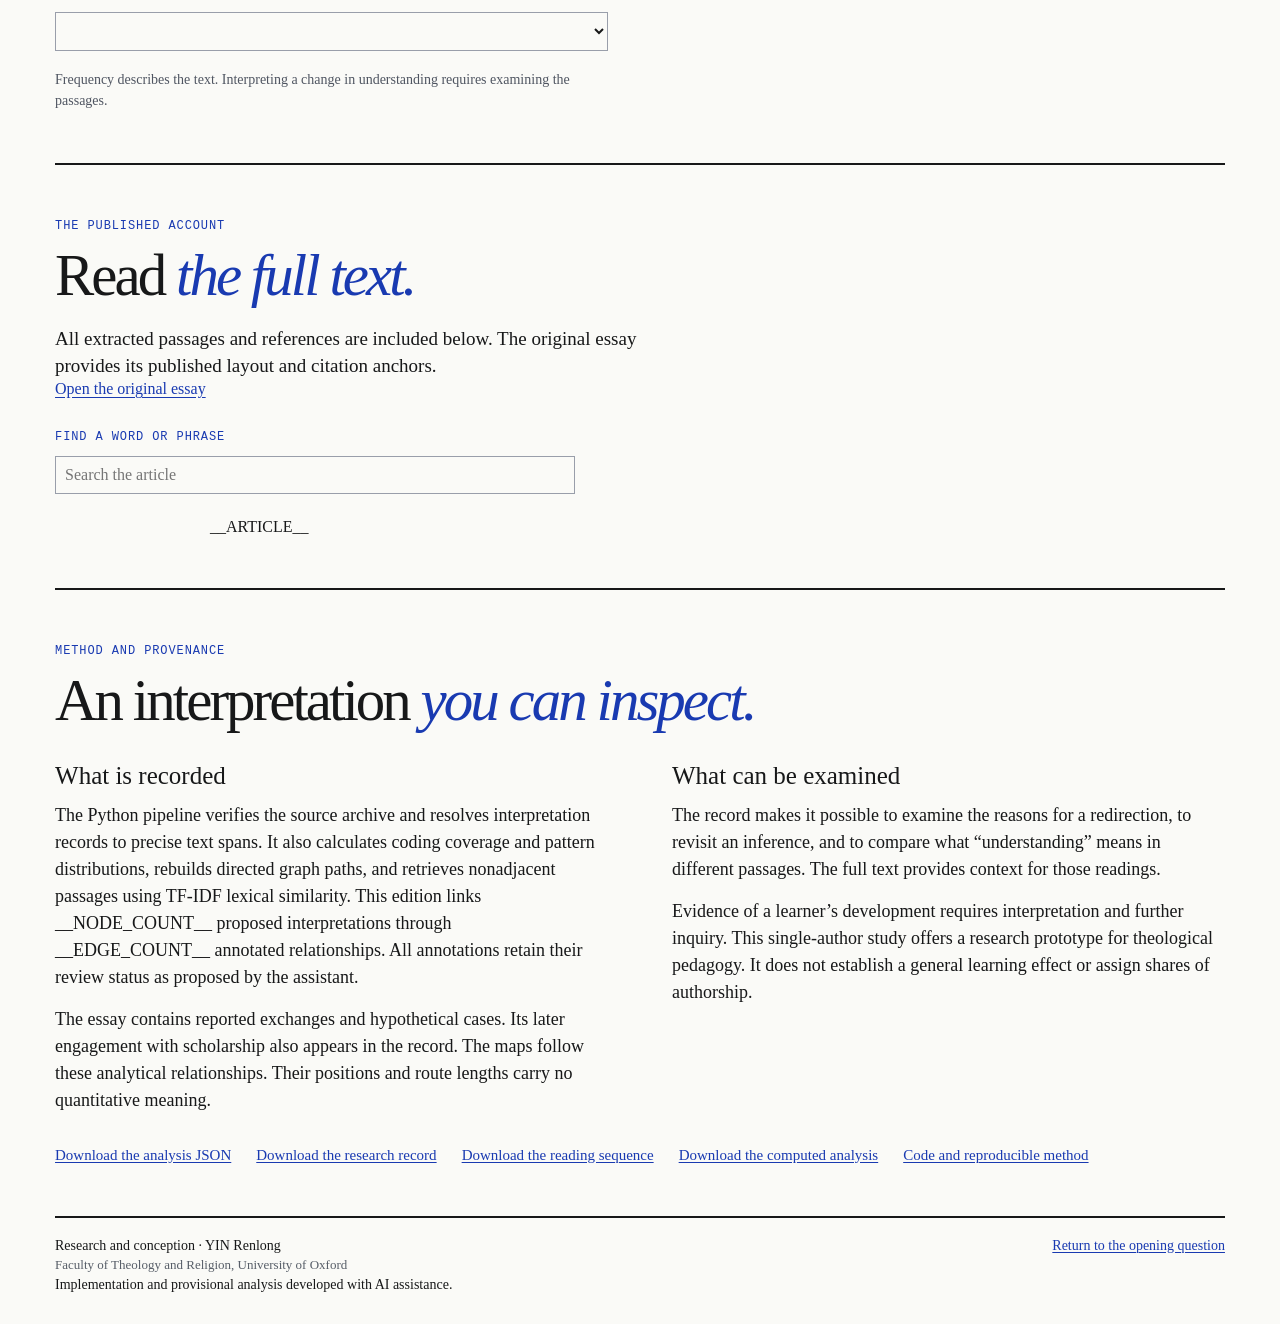
==== commit c2f60b49: "Add reproducible collaboration analysis and evidence-linked pattern explorer Analyze selected episod" ====
--- a/site/edition-template.html
+++ b/site/edition-template.html
@@ -1,12 +1,13 @@
-<!doctype html><html lang="en"><head><meta charset="utf-8"><meta name="viewport" content="width=device-width,initial-scale=1"><meta name="theme-color" content="#fafaf7"><meta name="description" content="An interactive synoptic edition of YIN Renlong’s inquiry into assistance, authorship and theological understanding."><title>Whose Thinking Is Being Assessed? · AI4Theology</title><link rel="icon" href="favicon.svg" type="image/svg+xml"><link rel="stylesheet" href="edition.css"><link rel="stylesheet" href="edition-maps.css"><link rel="stylesheet" href="edition-explorer.css"><script defer src="vendor/gsap.min.js"></script><script type="module" src="edition.js"></script></head><body><a class="skip" href="#inquiry">Skip to the inquiry</a>
+<!doctype html><html lang="en"><head><meta charset="utf-8"><meta name="viewport" content="width=device-width,initial-scale=1"><meta name="theme-color" content="#fafaf7"><meta name="description" content="An interactive synoptic edition of YIN Renlong’s inquiry into assistance, authorship and theological understanding."><title>Whose Thinking Is Being Assessed? · AI4Theology</title><link rel="icon" href="favicon.svg" type="image/svg+xml"><link rel="stylesheet" href="edition.css"><link rel="stylesheet" href="edition-maps.css"><link rel="stylesheet" href="edition-explorer.css"><link rel="stylesheet" href="edition-analysis.css"><script defer src="vendor/gsap.min.js"></script><script type="module" src="edition.js"></script></head><body><a class="skip" href="#inquiry">Skip to the inquiry</a>
 <main class="edition synopsis" id="top"><div class="sy-run"><a href="#top"><b>AI4Theology</b></a><span>Synoptic Edition · YIN Renlong</span></div><header class="front"><h1>Whose thinking<br>is <em>being assessed?</em></h1><div class="byline"><p>The unsettled boundary between assistance and authorship in AI-assisted education.</p><p class="credit">An interactive reading of YIN Renlong’s essay</p><p class="affiliation">Faculty of Theology and Religion,<br>University of Oxford</p></div></header>
-<nav class="reader-nav" aria-label="Main navigation"><a href="#inquiry">The inquiry</a><a href="#relationships">Relationships</a><a href="#language">Language</a><a href="#article">Full text</a><button id="motion" type="button" aria-pressed="false">Reduce motion</button></nav>
+<nav class="reader-nav" aria-label="Main navigation"><a href="#inquiry">The inquiry</a><a href="#patterns">Patterns</a><a href="#relationships">Relationships</a><a href="#language">Language</a><a href="#article">Full text</a><button id="motion" type="button" aria-pressed="false">Reduce motion</button></nav>
 <div class="intro"><p>A friend offers a distinction. An AI offers the same assistance. If the learner does the same intellectual work, what justifies a different judgment?</p><p class="note">Follow the argument through its returns and revisions. Each interpretation opens onto the essay’s wording. This reading uses the published account and carries provisional analytical annotations.</p></div>
 <section id="inquiry" aria-label="Development of the inquiry"><div class="chapter-nav"><label for="chapter-select">Follow a passage</label><select id="chapter-select">__OPTIONS__</select><span id="progress" class="note" aria-live="off"></span></div><div class="reading"><div class="episodes">__CHAPTERS__</div><aside class="map-aside" aria-label="Current argument diagram"><div class="map-label"><span>Course of the argument</span><span id="map-ref"></span></div><div id="map-holder"></div><p id="map-basis" class="note"></p></aside></div></section>
+<section id="patterns" class="research-section"><header class="section-title"><p class="sy-label">A computational reading</p><h2>How inquiry <em>takes shape.</em></h2><p>Explore selected episodes through a provisional codebook. Python calculates the distributions and retrieves passages with shared language. Open the evidence to examine what each proposed pattern means.</p></header><div id="analysis-explorer">__ANALYSIS_SUMMARY__</div><noscript><p>Download the <a href="data/collaboration-report.md">analysis report</a> or <a href="data/collaboration-episodes.csv">episode table</a> for the complete results.</p></noscript></section>
 <section id="relationships" class="research-section"><header class="section-title"><p class="sy-label">The analytical record</p><h2>Follow <em>a relationship.</em></h2><p>Select an interpretation to examine its connections and the passages supporting them.</p></header><div id="explorer"></div></section>
 <section id="language" class="research-section"><header class="section-title"><p class="sy-label">Words across the essay</p><h2>Where the question <em>returns.</em></h2><p>Explore recorded occurrences of six selected concepts. These counts follow explicit word-matching rules, including word variants. Each bar opens the matching passages.</p></header><div class="concordance"><div><label class="sy-label" for="term">Concept</label><select id="term">__TERM_OPTIONS__</select><div id="term-bars"></div><p class="note">Frequency describes the text. Interpreting a change in understanding requires examining the passages.</p></div><div id="term-passages" aria-live="polite"></div></div></section>
 <section id="article" class="research-section"><header class="section-title"><p class="sy-label">The published account</p><h2>Read <em>the full text.</em></h2><p>All extracted passages and references are included below. The original essay provides its published layout and citation anchors.</p><a href="__ARTICLE_URL__" target="_blank" rel="noopener">Open the original essay</a></header><label class="sy-label" for="article-search">Find a word or phrase</label><input id="article-search" type="search" placeholder="Search the article" autocomplete="off"><p id="search-status" class="note" role="status"></p><div class="article-sections">__ARTICLE__</div></section>
-<section id="method" class="research-section"><header class="section-title"><p class="sy-label">Method and provenance</p><h2>An interpretation <em>you can inspect.</em></h2></header><div class="method-columns"><div><h3>What is recorded</h3><p>The Python pipeline verifies the source archive and resolves interpretation records to precise text spans. This edition links __NODE_COUNT__ proposed interpretations through __EDGE_COUNT__ annotated relationships. All annotations retain their review status as proposed by the assistant.</p><p>The essay contains reported exchanges and hypothetical cases. Its later engagement with scholarship also appears in the record. The maps follow these analytical relationships. Their positions and route lengths carry no quantitative meaning.</p></div><div><h3>What can be examined</h3><p>The record makes it possible to examine the reasons for a redirection, to revisit an inference, and to compare what “understanding” means in different passages. The full text provides context for those readings.</p><p>Evidence of a learner’s development requires interpretation and further inquiry. This single-author study offers a research prototype for theological pedagogy. It does not establish a general learning effect or assign shares of authorship.</p></div></div><div class="downloads"><a href="data/analysis.json" download>Download the analysis JSON</a><a href="data/research-record.json" download>Download the research record</a><a href="data/edition-chapters.json" download>Download the reading sequence</a><a href="https://github.com/YIN-Renlong/ai4theology-analysis">Code and reproducible method</a></div></section>
+<section id="method" class="research-section"><header class="section-title"><p class="sy-label">Method and provenance</p><h2>An interpretation <em>you can inspect.</em></h2></header><div class="method-columns"><div><h3>What is recorded</h3><p>The Python pipeline verifies the source archive and resolves interpretation records to precise text spans. It also calculates coding coverage and pattern distributions, rebuilds directed graph paths, and retrieves nonadjacent passages using TF-IDF lexical similarity. This edition links __NODE_COUNT__ proposed interpretations through __EDGE_COUNT__ annotated relationships. All annotations retain their review status as proposed by the assistant.</p><p>The essay contains reported exchanges and hypothetical cases. Its later engagement with scholarship also appears in the record. The maps follow these analytical relationships. Their positions and route lengths carry no quantitative meaning.</p></div><div><h3>What can be examined</h3><p>The record makes it possible to examine the reasons for a redirection, to revisit an inference, and to compare what “understanding” means in different passages. The full text provides context for those readings.</p><p>Evidence of a learner’s development requires interpretation and further inquiry. This single-author study offers a research prototype for theological pedagogy. It does not establish a general learning effect or assign shares of authorship.</p></div></div><div class="downloads"><a href="data/analysis.json" download>Download the analysis JSON</a><a href="data/research-record.json" download>Download the research record</a><a href="data/edition-chapters.json" download>Download the reading sequence</a><a href="data/collaboration-analysis.json" download>Download the computed analysis</a><a href="https://github.com/YIN-Renlong/ai4theology-analysis">Code and reproducible method</a></div></section>
 <footer class="edition-footer"><span>Research and conception · YIN Renlong<br><span class="footer-affiliation">Faculty of Theology and Religion, University of Oxford</span><br>Implementation and provisional analysis developed with AI assistance.</span><a href="#top">Return to the opening question</a></footer></main>
 <dialog id="evidence-dialog" aria-labelledby="evidence-title"><header class="dialog-head"><h2 id="evidence-title">Source evidence</h2><button id="close-evidence" type="button">Close</button></header><div id="evidence-body"></div></dialog>
 <script id="edition-data" type="application/json">__DATA__</script><noscript><p class="note">The inquiry and complete text are readable above. Interactive maps and filters require JavaScript.</p></noscript></body></html>
--- a/site/edition.css
+++ b/site/edition.css
@@ -70,3 +70,5 @@
 @media print{.map-aside,#motion,button,.chapter-nav{display:none}.intro,.concordance,.method-columns{display:block}.mobile-map{display:block}.episode,.research-section{min-height:0;break-inside:auto}.article-sections details{display:block}}
 @media(max-width:600px){.reader-nav{display:grid;grid-template-columns:repeat(4,auto);gap:0 12px;justify-content:space-between}.reader-nav a{padding:10px 0 5px;min-height:38px}.reader-nav #motion{grid-column:1/-1;justify-self:end;max-width:none;white-space:nowrap;margin:0;padding:0 0 8px;min-height:26px}}
 .front .affiliation{font-size:14px;line-height:1.45;color:#575e68;margin:8px 0 0}.footer-affiliation{font-size:13px;color:#575e68}.map-aside{top:var(--map-dock-top,calc(var(--nav-height) + 18px))}
+
+@media(max-width:600px){.reader-nav{grid-template-columns:repeat(3,auto)}.reader-nav #motion{grid-column:auto;align-self:center;justify-self:end;padding:8px 0;white-space:normal;max-width:70px}.reader-nav a{min-height:40px}}
--- a/site/edition-analysis.css
+++ b/site/edition-analysis.css
@@ -0,0 +1,10 @@
+.edition-analysis{--an-tint:#edf0fb;--an-muted:#535b68;--an-line:#bdc1ca;font:18px/1.5 var(--serif);min-width:0}.edition-analysis :is(section,div){min-width:0}.edition-analysis :is(h3,h4){font-weight:400;line-height:1.13;letter-spacing:-.035em}.edition-analysis h3{font-size:clamp(27px,3vw,40px)}.edition-analysis h4{font-size:24px}.edition-analysis .an-note{font:14px/1.5 var(--serif);color:var(--an-muted);max-width:88ch}.edition-analysis .an-kicker,.edition-analysis .an-actor{font:13px/1.45 var(--mono);letter-spacing:.02em;color:var(--blue)}.edition-analysis button:focus-visible,.edition-analysis [tabindex]:focus-visible{outline:2px solid var(--blue);outline-offset:3px}.edition-analysis :is(summary,button){touch-action:manipulation}.edition-analysis summary{cursor:pointer;color:var(--blue);font:16px/1.4 var(--serif);padding:10px 0}.edition-analysis summary::marker{color:var(--blue)}
+.an-summary{display:grid;grid-template-columns:repeat(4,minmax(0,1fr));margin:0 0 18px;border-block:1px solid var(--ink)}.an-summary>div{display:flex;flex-direction:column-reverse;justify-content:end;gap:7px;padding:20px 22px 20px 0}.an-summary>div+div{border-left:1px solid var(--an-line);padding-left:22px}.an-summary dt{font:14px/1.4 var(--serif);color:var(--an-muted)}.an-summary dd{font:400 clamp(32px,4vw,54px)/1 var(--serif);letter-spacing:-.045em;margin:0;color:var(--blue);white-space:nowrap}.an-coverage-section{padding:12px 0 24px}.an-coverage-details>p{padding:8px 0 15px}.an-coverage-grid{display:grid;grid-template-columns:repeat(auto-fit,minmax(25px,1fr));gap:4px;max-width:100%}.an-coverage-cell{height:28px;min-height:28px;min-width:25px;border:1px solid #aeb5ca;background:transparent;padding:0}.an-coverage-cell.is-annotated{background:var(--blue);border-color:var(--blue);box-shadow:inset 0 0 0 5px var(--paper)}.an-coverage-cell:hover{outline:2px solid var(--blue);outline-offset:0}
+.an-study{border-top:1px solid var(--an-line);padding-top:30px}.an-subhead{margin-bottom:22px}.an-subhead h3{margin-bottom:12px!important}.an-subhead>p{font:18px/1.5 var(--serif);max-width:80ch}.an-tools{display:flex;align-items:center;gap:14px;flex-wrap:wrap;margin:22px 0 18px}.an-tools label{font:14px var(--serif)}.an-tools select{min-width:200px;font-size:16px}.an-tools .an-note{margin-left:auto}.an-table-scroll{width:100%;overflow-x:auto;border-top:1px solid var(--ink)}.an-matrix{border-collapse:collapse;width:100%;min-width:760px;table-layout:fixed;font-size:15px;line-height:1.35}.an-matrix th,.an-matrix td{padding:14px 10px;text-align:center;border-bottom:1px solid var(--an-line);vertical-align:middle}.an-matrix thead th{font-weight:400;color:#414854;padding-block:18px}.an-matrix .an-matrix-episode{width:27%;text-align:left;padding-left:0}.an-matrix tbody th{font-weight:400}.an-matrix tbody tr.is-selected{background:var(--an-tint)}.an-episode-choice{text-align:left;line-height:1.3;font:17px/1.3 var(--serif);border:0;padding:5px 0;color:var(--ink)}.an-episode-choice:hover,.an-episode-choice[aria-pressed=true]{color:var(--blue)}.an-basis-label{display:block;font:12px/1.4 var(--mono);color:var(--an-muted);margin-top:6px}.an-matrix-cell{font:14px/1.2 var(--serif);min-height:44px;width:100%;border:1px solid #b8c3ed;background:transparent;padding:7px 3px;color:var(--blue)}.an-matrix-cell:hover{background:#dfe5fb}.an-matrix-cell[aria-pressed=true]{background:var(--blue);border-color:var(--blue);color:#fff}.an-unassigned{font-size:18px;color:#737884}.an-matrix tfoot{font:13px/1.4 var(--mono);color:var(--an-muted)}.an-matrix tfoot th{text-align:left;padding-left:0;font-weight:400}.edition-analysis .an-matrix-note{margin:12px 0 25px}
+.an-episode-detail{padding:26px 0 28px;border-block:1px solid var(--ink)}.an-episode-detail>.an-kicker{margin-bottom:9px}.an-episode-detail>h3{margin-bottom:15px}.an-episode-summary{max-width:90ch;font-size:19px}.edition-analysis .an-selected-code{border-left:2px solid var(--blue);padding:12px 18px;margin-top:20px;font-size:17px;line-height:1.5}.an-selected-code strong{font-weight:400;color:var(--blue)}.an-episode-columns{display:grid;grid-template-columns:minmax(0,1.15fr) minmax(0,1fr);gap:4vw;margin-top:28px}.an-route>.an-note{margin-top:7px}.an-moves{margin:18px 0 0;padding:0;list-style:none}.an-moves li{border-left:1px solid #a6b2db;position:relative;padding:0 0 24px 21px}.an-moves li:last-child{padding-bottom:0}.an-moves li::before{content:'';position:absolute;left:-5px;top:6px;inline-size:9px;block-size:9px;border:1.5px solid var(--blue);background:var(--paper)}.an-moves li p{margin-top:5px!important;font-size:17px;line-height:1.45}.an-change{border-left:1px solid var(--an-line);padding-left:3vw}.an-states{display:grid;grid-template-columns:1fr 1fr;margin:17px 0 16px;border-block:1px solid var(--an-line)}.an-states>div{padding:12px 8px 13px 0}.an-states>div+div{padding-left:14px;border-left:1px solid var(--an-line)}.an-states dt{font:13px/1.4 var(--mono);color:var(--an-muted);margin-bottom:9px}.an-states dd{margin:0;font:25px/1.1 var(--serif);color:var(--blue);letter-spacing:-.025em}.an-change>p{font-size:17px;line-height:1.5}.an-version-evidence{margin-top:15px}.an-source-links{display:flex;gap:5px 12px;flex-wrap:wrap;margin-top:7px}.an-source-link{font:13px/1.3 var(--mono);padding:6px 0;min-height:30px}.an-reflection{margin-top:28px;border-top:1px solid var(--an-line);padding-top:23px}.an-reflection h4{margin-bottom:10px!important}.an-reflection>p:not(.an-note){font-size:20px;line-height:1.4;max-width:78ch}.an-reflection>.an-note{margin-top:13px}.an-episode-source{margin-top:18px}.an-codebook{padding:14px 0 22px}.an-codebook>p{margin:10px 0 20px!important}.an-codebook section{padding:17px 0;border-top:1px solid var(--an-line);max-width:90ch}.an-codebook h4{margin-bottom:10px!important}.an-codebook section p{font-size:16px;line-height:1.5;margin-bottom:8px!important}.an-codebook section strong{font-weight:400;color:var(--blue)}
+.an-relations,.an-returns{border-top:1px solid var(--ink);padding-top:30px;margin-top:20px}.an-family-layout,.an-return-layout{display:grid;grid-template-columns:minmax(0,.9fr) minmax(0,1.1fr);gap:5vw;margin:25px 0}.an-family-bars{display:grid;gap:22px;align-content:start}.an-family-bar,.an-return-choice{display:block;width:100%;border:0;text-align:left;padding:5px 0;font-size:17px}.an-bar-label{display:flex;align-items:baseline;justify-content:space-between;gap:15px}.an-bar-label strong{font-weight:400;font-size:24px}.an-bar-track{display:block;width:100%;height:8px;background:#e4e7ef;margin-top:9px}.an-bar-fill{display:block;height:100%;background:#7b8bc6}.an-family-bar[aria-pressed=true] .an-bar-fill,.an-return-choice[aria-pressed=true] .an-bar-fill{background:var(--blue)}.an-family-bar[aria-pressed=true],.an-return-choice[aria-pressed=true]{color:var(--blue);font-weight:bold}.an-family-detail{border-left:1px solid var(--an-line);padding-left:3vw}.an-family-detail h4{margin-bottom:16px!important}.an-type-row{display:grid;grid-template-columns:1fr auto;gap:4px 16px;padding:11px 0;border-top:1px solid var(--an-line);font-size:16px}.an-type-row>strong{font-weight:400;color:var(--blue)}.an-type-row .an-source-links{grid-column:1/-1;margin:0}.an-return-list{display:grid;grid-template-columns:1fr 1fr;gap:16px 22px;align-content:start}.an-return-choice{font:13px/1.3 var(--mono)}.an-return-choice .an-bar-track{height:5px}.an-return-detail{padding:18px 0 18px 3vw;border-left:1px solid var(--an-line);align-self:start}.an-return-detail h4{font-size:36px;margin:10px 0 20px!important}.an-similarity{font-size:15px;color:var(--an-muted)}.an-similarity strong{font:40px/1 var(--serif);color:var(--blue);font-weight:400;letter-spacing:-.035em;margin-right:8px}.an-return-detail>p:not(.an-kicker){margin-bottom:18px!important}.an-return-detail>.an-note{margin-top:16px}.an-retrieval-method{margin:10px 0 20px}.an-retrieval-method p{font-size:16px;margin:12px 0!important;max-width:92ch}.an-downloads{border-top:1px solid var(--an-line);padding-top:20px}
+@media(max-width:810px){.an-summary{grid-template-columns:1fr 1fr}.an-summary>div:nth-child(3){border-left:0;padding-left:0}.an-summary>div:nth-child(n+3){border-top:1px solid var(--an-line)}.an-summary dd{font-size:38px}.an-tools{gap:10px}.an-tools .an-note{width:100%;margin-left:0}.an-episode-columns,.an-family-layout,.an-return-layout{grid-template-columns:1fr;gap:25px}.an-change,.an-family-detail,.an-return-detail{border-left:0;padding-left:0;border-top:1px solid var(--an-line);padding-top:22px}.an-episode-detail h3{font-size:29px}.an-episode-summary{font-size:18px}.an-coverage-grid{grid-template-columns:repeat(auto-fit,minmax(26px,1fr))}.an-matrix{min-width:740px}.an-matrix .an-matrix-episode{width:27%}.an-return-list{grid-template-columns:repeat(2,minmax(0,1fr))}.an-return-detail{padding-bottom:0}.an-subhead>p{font-size:17px}.an-states dd{font-size:24px}}
+@media print{.an-coverage-details,.an-codebook,.an-retrieval-method{display:block}.an-table-scroll{overflow:visible}.an-matrix{min-width:0}.an-matrix button{display:block!important}.an-family-layout,.an-return-layout,.an-episode-columns{display:block}.an-episode-detail{break-inside:auto}.an-source-links{display:none}}
+
+.an-motifs{border-top:1px solid var(--an-line);padding:10px 0 22px;margin-top:15px}.an-motifs>.an-note{margin:10px 0 20px}.an-motif-grid{display:grid;grid-template-columns:repeat(3,minmax(0,1fr));gap:28px}.an-motif{border-top:1px solid var(--an-line);padding-top:15px}.an-motif+.an-motif{border-left:1px solid var(--an-line);padding-left:24px}.an-motif-count{font:14px/1.4 var(--mono);color:var(--an-muted);margin-bottom:13px!important}.an-motif-count strong{font:38px/1 var(--serif);color:var(--blue);margin-right:6px;font-weight:400}.an-motif h4{font-size:24px;margin-bottom:12px!important}.an-motif>p:not(.an-motif-count){font-size:16px;line-height:1.5}.an-motif>.an-note{font-size:14px!important;margin-top:16px!important}.an-motif-button{font:15px/1.4 var(--serif);margin:12px 0 0}.an-motif-evidence{padding-bottom:5px}.an-motif-evidence+.an-motif-evidence{border-top:1px solid var(--an-line);margin-top:10px;padding-top:8px}@media(max-width:810px){.an-motif-grid{grid-template-columns:1fr;gap:22px}.an-motif+.an-motif{border-left:0;padding-left:0}}
+.an-tools select{appearance:none;padding-right:36px;background-image:url("data:image/svg+xml,%3Csvg xmlns='http://www.w3.org/2000/svg' width='16' height='16' viewBox='0 0 16 16'%3E%3Cpath d='m4 6 4 4 4-4' fill='none' stroke='%23193ab1' stroke-width='1.5'/%3E%3C/svg%3E");background-repeat:no-repeat;background-position:right 11px center}.an-basis-label{font-size:13px}
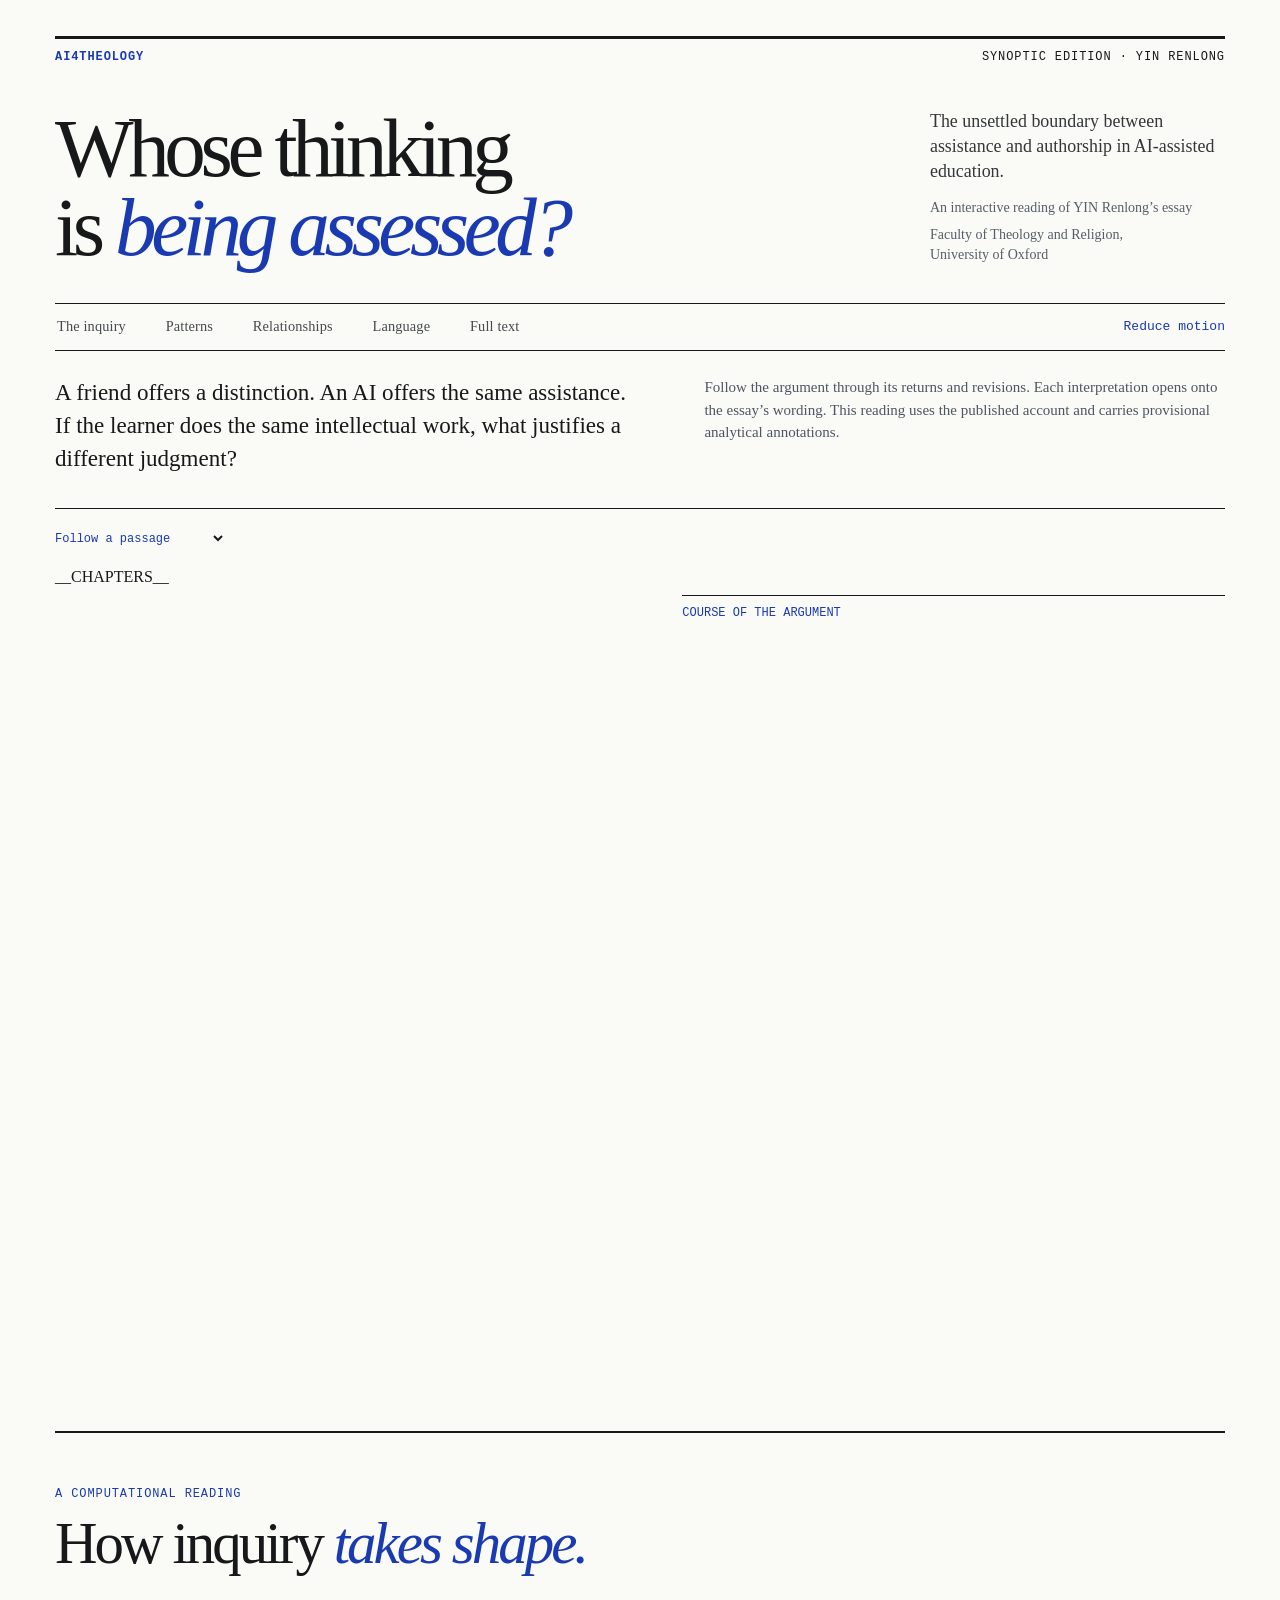
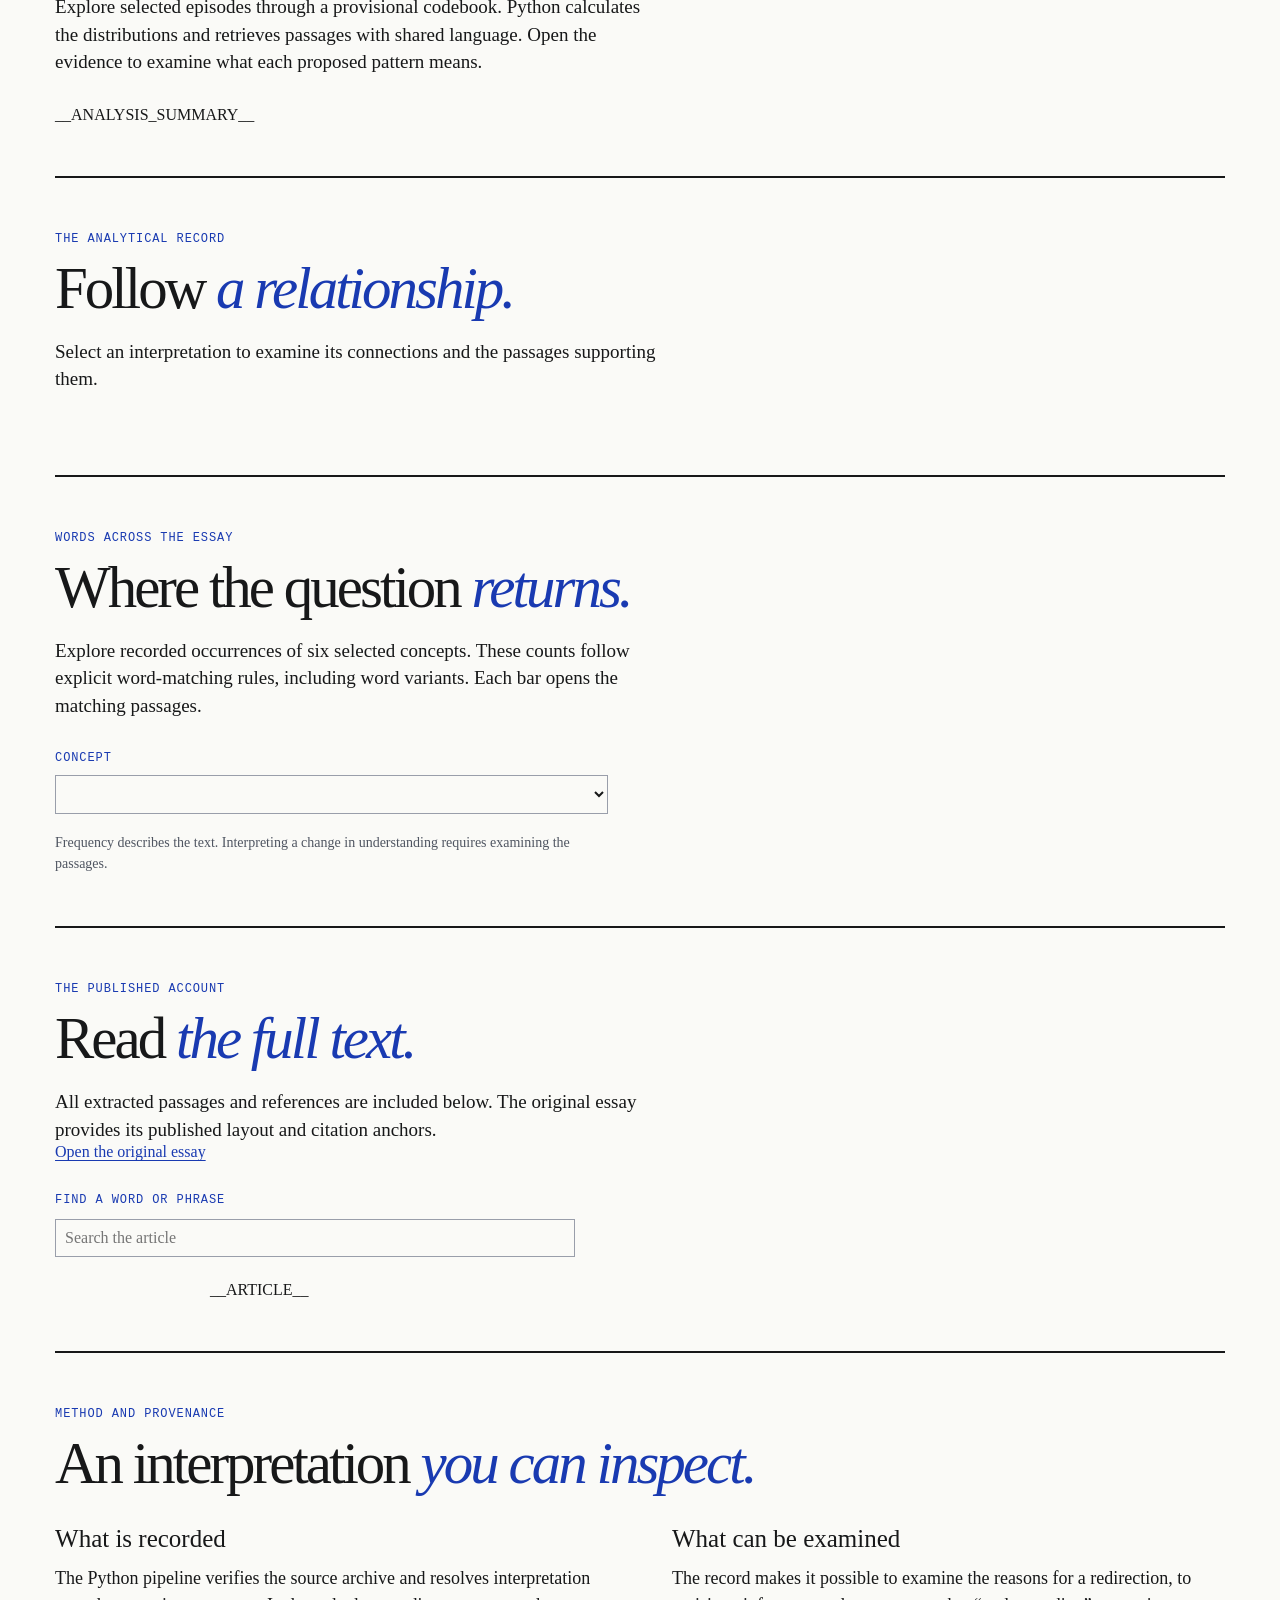
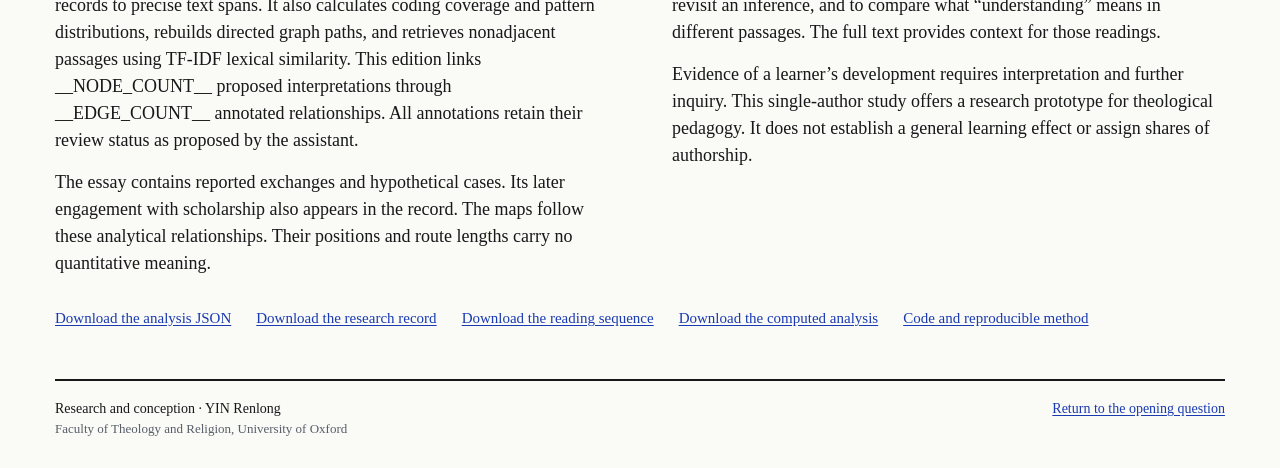
==== commit e41f6faa: "Simplify the edition footer" ====
--- a/site/edition-template.html
+++ b/site/edition-template.html
@@ -8,6 +8,6 @@
 <section id="language" class="research-section"><header class="section-title"><p class="sy-label">Words across the essay</p><h2>Where the question <em>returns.</em></h2><p>Explore recorded occurrences of six selected concepts. These counts follow explicit word-matching rules, including word variants. Each bar opens the matching passages.</p></header><div class="concordance"><div><label class="sy-label" for="term">Concept</label><select id="term">__TERM_OPTIONS__</select><div id="term-bars"></div><p class="note">Frequency describes the text. Interpreting a change in understanding requires examining the passages.</p></div><div id="term-passages" aria-live="polite"></div></div></section>
 <section id="article" class="research-section"><header class="section-title"><p class="sy-label">The published account</p><h2>Read <em>the full text.</em></h2><p>All extracted passages and references are included below. The original essay provides its published layout and citation anchors.</p><a href="__ARTICLE_URL__" target="_blank" rel="noopener">Open the original essay</a></header><label class="sy-label" for="article-search">Find a word or phrase</label><input id="article-search" type="search" placeholder="Search the article" autocomplete="off"><p id="search-status" class="note" role="status"></p><div class="article-sections">__ARTICLE__</div></section>
 <section id="method" class="research-section"><header class="section-title"><p class="sy-label">Method and provenance</p><h2>An interpretation <em>you can inspect.</em></h2></header><div class="method-columns"><div><h3>What is recorded</h3><p>The Python pipeline verifies the source archive and resolves interpretation records to precise text spans. It also calculates coding coverage and pattern distributions, rebuilds directed graph paths, and retrieves nonadjacent passages using TF-IDF lexical similarity. This edition links __NODE_COUNT__ proposed interpretations through __EDGE_COUNT__ annotated relationships. All annotations retain their review status as proposed by the assistant.</p><p>The essay contains reported exchanges and hypothetical cases. Its later engagement with scholarship also appears in the record. The maps follow these analytical relationships. Their positions and route lengths carry no quantitative meaning.</p></div><div><h3>What can be examined</h3><p>The record makes it possible to examine the reasons for a redirection, to revisit an inference, and to compare what “understanding” means in different passages. The full text provides context for those readings.</p><p>Evidence of a learner’s development requires interpretation and further inquiry. This single-author study offers a research prototype for theological pedagogy. It does not establish a general learning effect or assign shares of authorship.</p></div></div><div class="downloads"><a href="data/analysis.json" download>Download the analysis JSON</a><a href="data/research-record.json" download>Download the research record</a><a href="data/edition-chapters.json" download>Download the reading sequence</a><a href="data/collaboration-analysis.json" download>Download the computed analysis</a><a href="https://github.com/YIN-Renlong/ai4theology-analysis">Code and reproducible method</a></div></section>
-<footer class="edition-footer"><span>Research and conception · YIN Renlong<br><span class="footer-affiliation">Faculty of Theology and Religion, University of Oxford</span><br>Implementation and provisional analysis developed with AI assistance.</span><a href="#top">Return to the opening question</a></footer></main>
+<footer class="edition-footer"><span>Research and conception · YIN Renlong<br><span class="footer-affiliation">Faculty of Theology and Religion, University of Oxford</span></span><a href="#top">Return to the opening question</a></footer></main>
 <dialog id="evidence-dialog" aria-labelledby="evidence-title"><header class="dialog-head"><h2 id="evidence-title">Source evidence</h2><button id="close-evidence" type="button">Close</button></header><div id="evidence-body"></div></dialog>
 <script id="edition-data" type="application/json">__DATA__</script><noscript><p class="note">The inquiry and complete text are readable above. Interactive maps and filters require JavaScript.</p></noscript></body></html>
--- a/site/edition.css
+++ b/site/edition.css
@@ -69,6 +69,26 @@
 @media(max-width:420px){.reader-nav{gap:11px}.reader-nav a{font-size:13px}.reader-nav #motion{font-size:10px;max-width:50px}.reader-nav{min-height:48px}.sy-run{letter-spacing:0!important}.map-label{font-size:11px}}
 @media print{.map-aside,#motion,button,.chapter-nav{display:none}.intro,.concordance,.method-columns{display:block}.mobile-map{display:block}.episode,.research-section{min-height:0;break-inside:auto}.article-sections details{display:block}}
 @media(max-width:600px){.reader-nav{display:grid;grid-template-columns:repeat(4,auto);gap:0 12px;justify-content:space-between}.reader-nav a{padding:10px 0 5px;min-height:38px}.reader-nav #motion{grid-column:1/-1;justify-self:end;max-width:none;white-space:nowrap;margin:0;padding:0 0 8px;min-height:26px}}
-.front .affiliation{font-size:14px;line-height:1.45;color:#575e68;margin:8px 0 0}.footer-affiliation{font-size:13px;color:#575e68}.map-aside{top:var(--map-dock-top,calc(var(--nav-height) + 18px))}
+.front .affiliation{font-size:14px;line-height:1.45;color:#575e68;margin:8px 0 0}.footer-affiliation{font-size:13px;color:#575e68}
+
+/* Keep the desktop diagram in the available viewport, with its caption below. */
+@media screen and (min-width:811px){
+  .map-aside{
+    top:calc(var(--nav-height,48px) + 12px);
+    height:calc(100vh - var(--nav-height,48px) - 24px);
+    height:calc(100dvh - var(--nav-height,48px) - 24px);
+    margin:27px 0 12px;
+    display:grid;
+    grid-template-rows:auto minmax(0,1fr) auto;
+  }
+  #map-holder{min-height:0}
+  #map-holder .inquiry-map{
+    height:100%;
+    display:grid;
+    grid-template-rows:minmax(0,1fr) auto;
+  }
+  #map-holder .inquiry-map svg{height:100%;min-height:0;width:100%}
+  .map-aside #map-basis{margin:4px 0 0}
+}
 
 @media(max-width:600px){.reader-nav{grid-template-columns:repeat(3,auto)}.reader-nav #motion{grid-column:auto;align-self:center;justify-self:end;padding:8px 0;white-space:normal;max-width:70px}.reader-nav a{min-height:40px}}
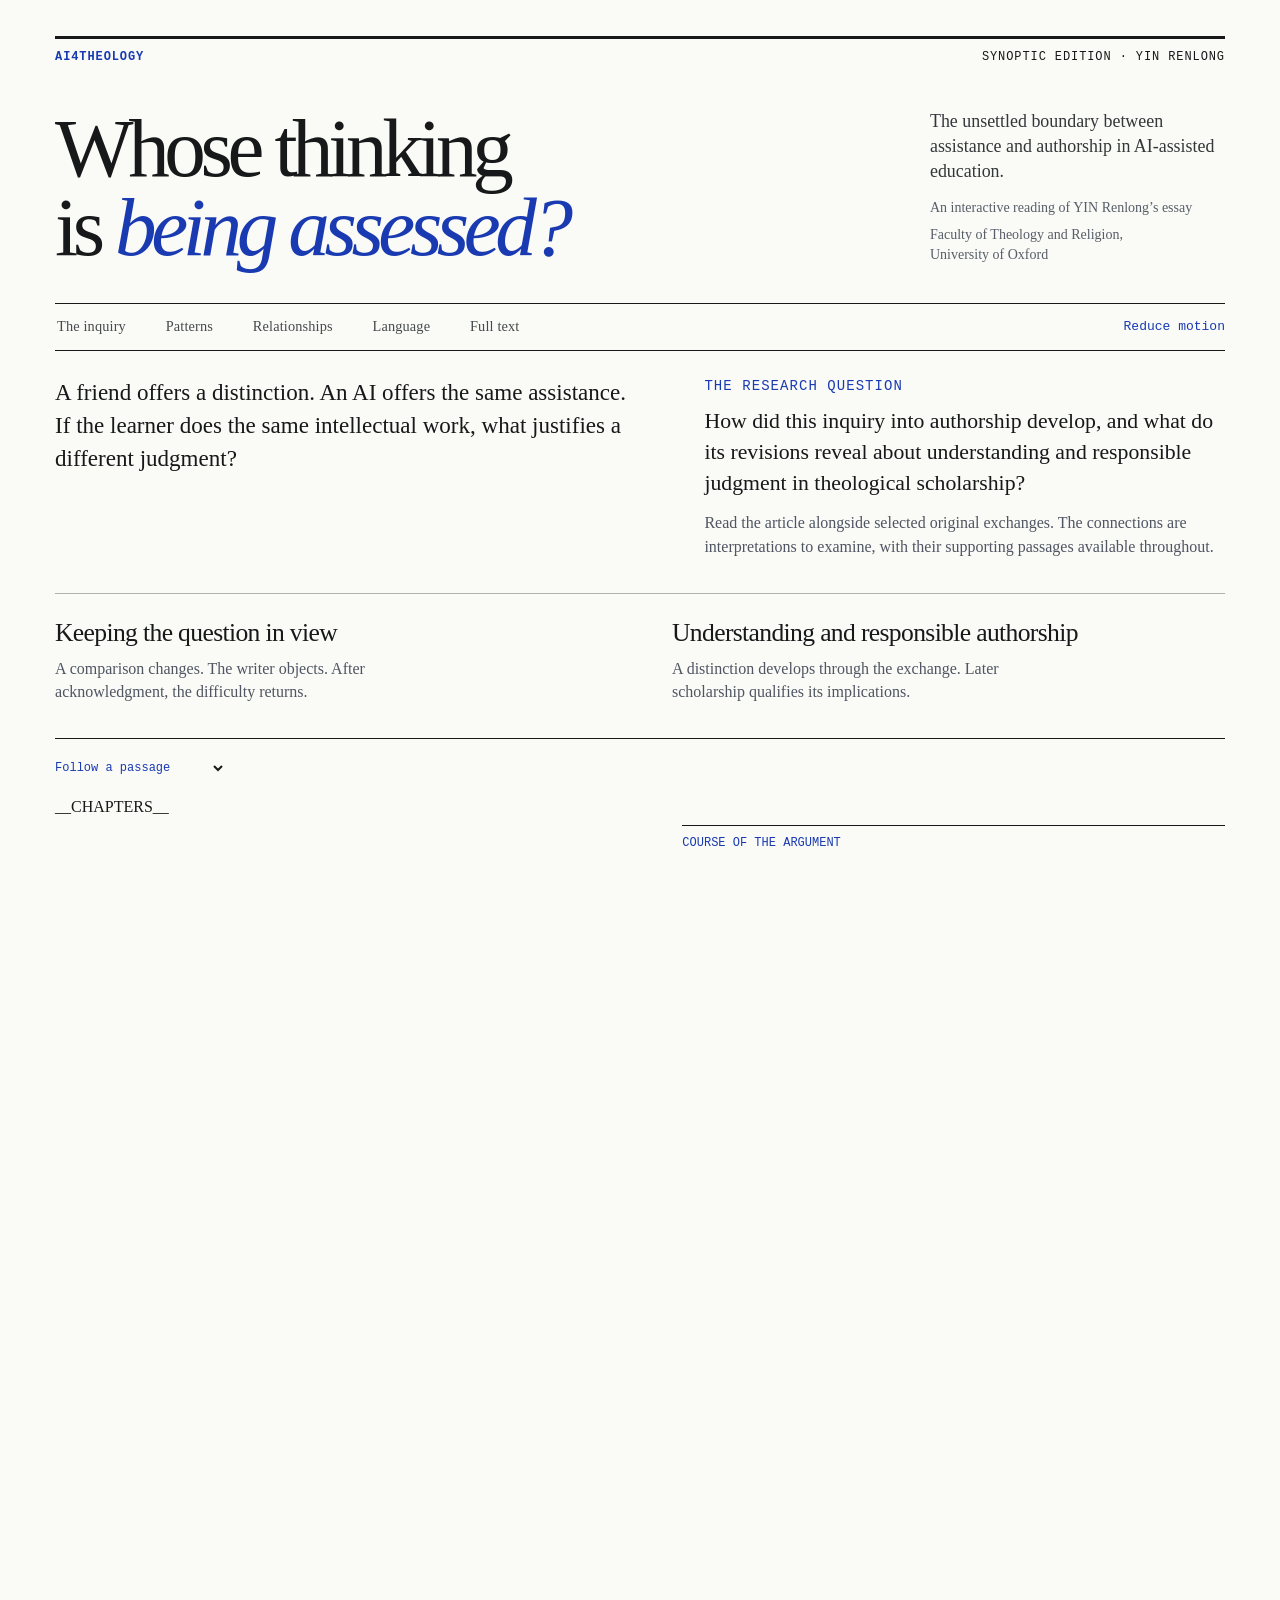
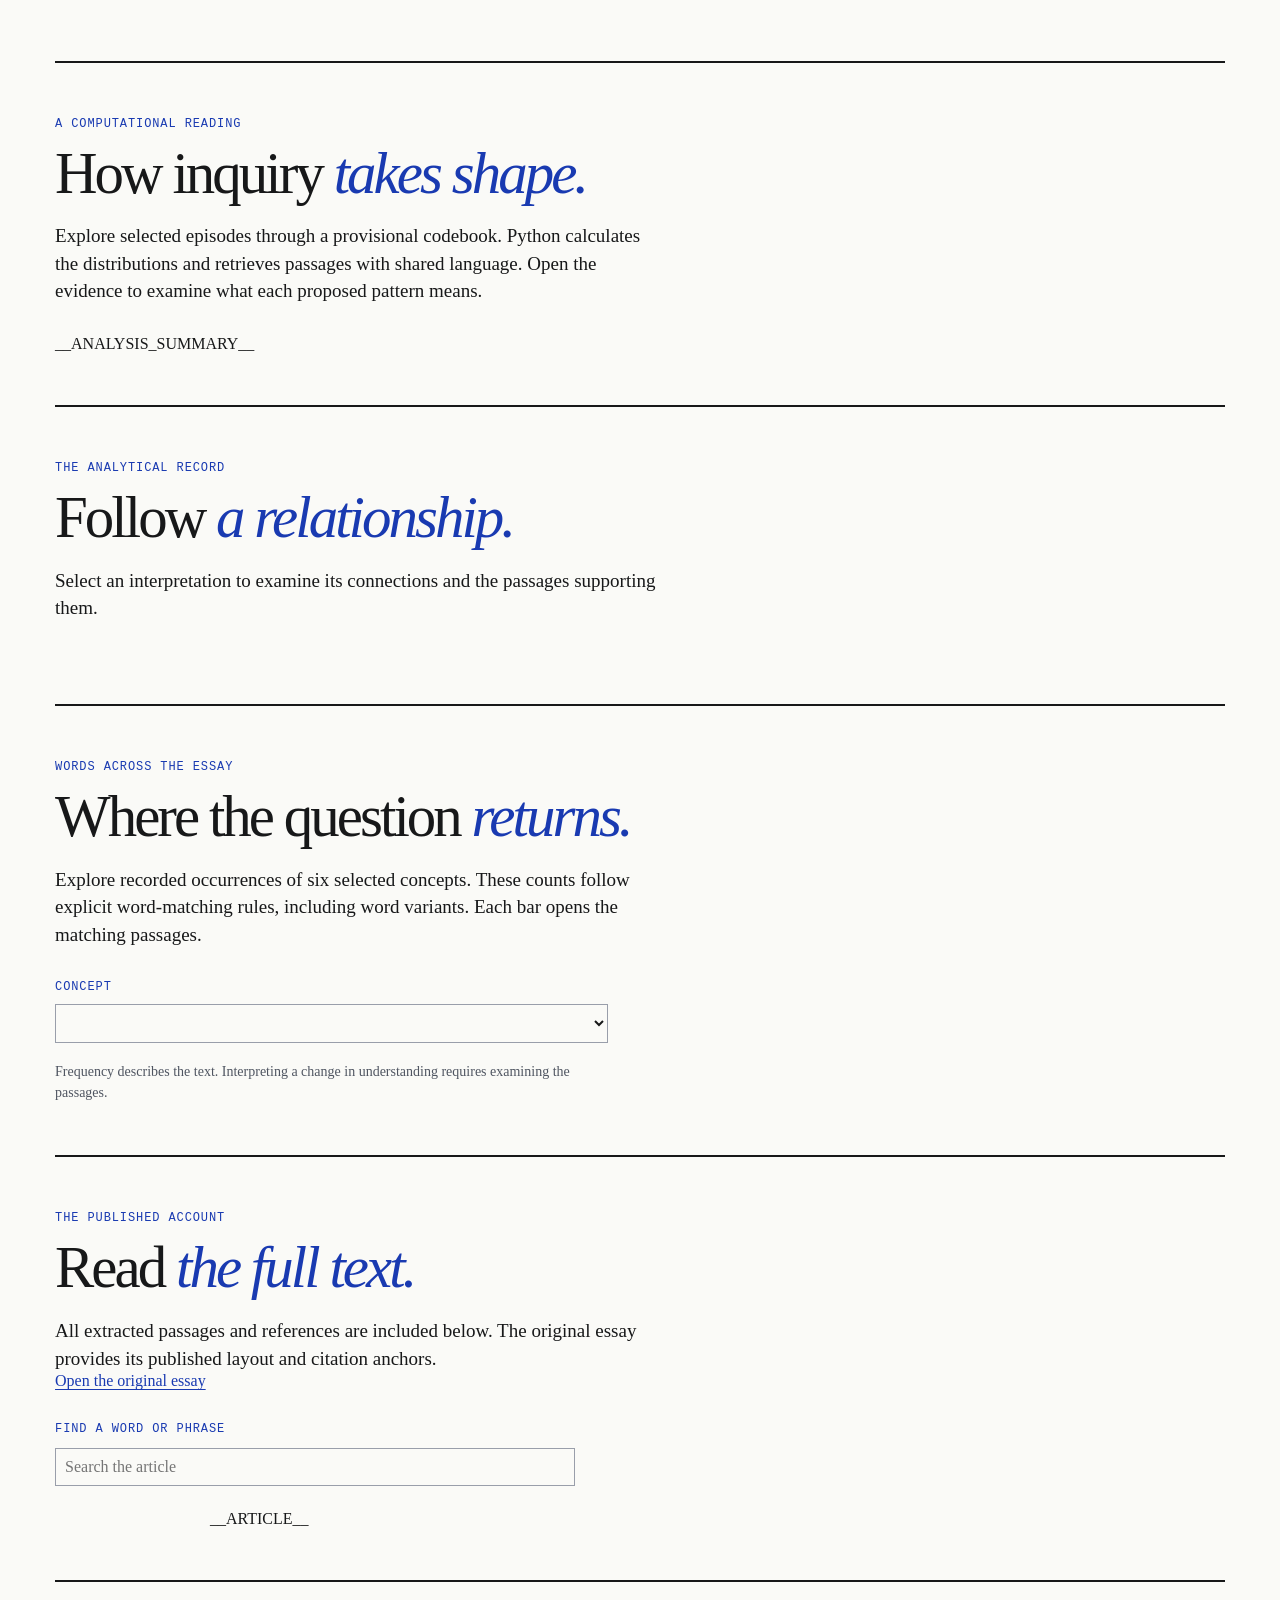
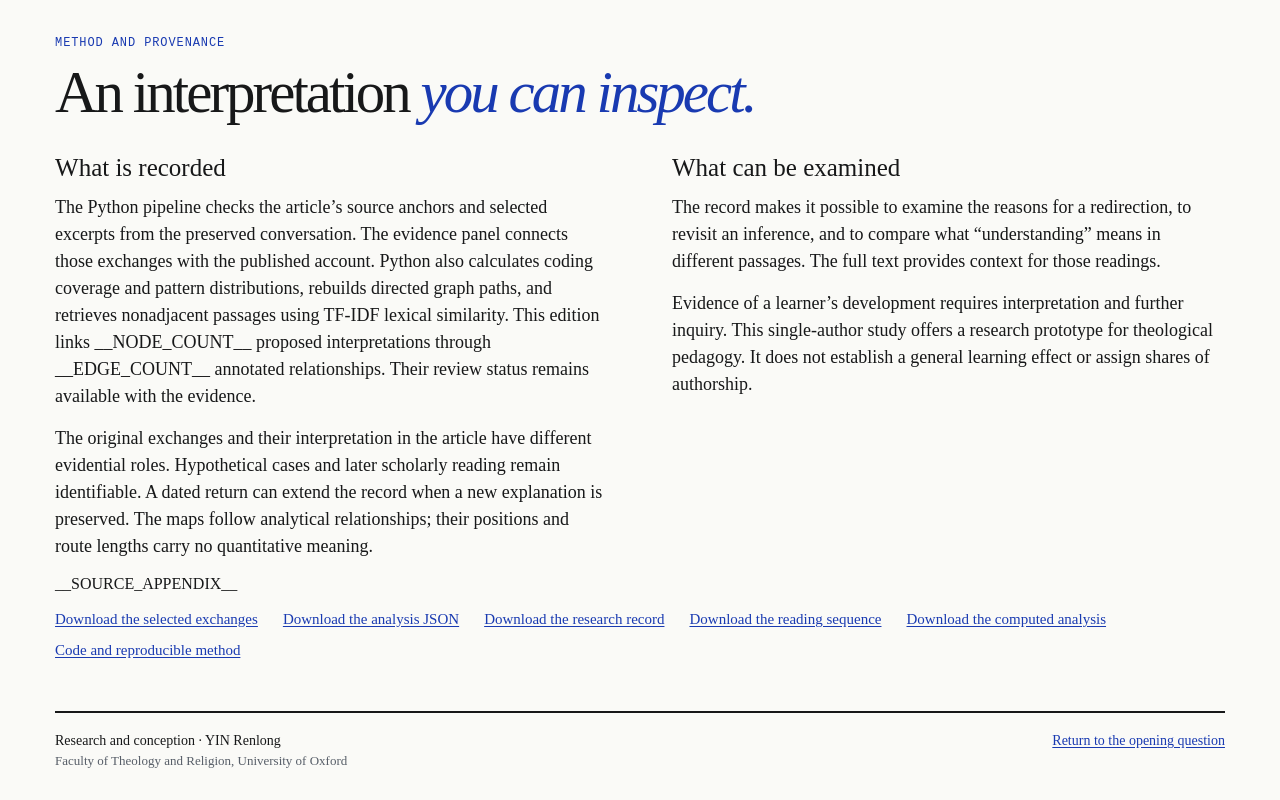
==== commit 38326078: "Align authorship episodes with preserved exchanges and refine the research edition" ====
--- a/site/edition-template.html
+++ b/site/edition-template.html
@@ -1,13 +1,14 @@
 <!doctype html><html lang="en"><head><meta charset="utf-8"><meta name="viewport" content="width=device-width,initial-scale=1"><meta name="theme-color" content="#fafaf7"><meta name="description" content="An interactive synoptic edition of YIN Renlong’s inquiry into assistance, authorship and theological understanding."><title>Whose Thinking Is Being Assessed? · AI4Theology</title><link rel="icon" href="favicon.svg" type="image/svg+xml"><link rel="stylesheet" href="edition.css"><link rel="stylesheet" href="edition-maps.css"><link rel="stylesheet" href="edition-explorer.css"><link rel="stylesheet" href="edition-analysis.css"><script defer src="vendor/gsap.min.js"></script><script type="module" src="edition.js"></script></head><body><a class="skip" href="#inquiry">Skip to the inquiry</a>
 <main class="edition synopsis" id="top"><div class="sy-run"><a href="#top"><b>AI4Theology</b></a><span>Synoptic Edition · YIN Renlong</span></div><header class="front"><h1>Whose thinking<br>is <em>being assessed?</em></h1><div class="byline"><p>The unsettled boundary between assistance and authorship in AI-assisted education.</p><p class="credit">An interactive reading of YIN Renlong’s essay</p><p class="affiliation">Faculty of Theology and Religion,<br>University of Oxford</p></div></header>
 <nav class="reader-nav" aria-label="Main navigation"><a href="#inquiry">The inquiry</a><a href="#patterns">Patterns</a><a href="#relationships">Relationships</a><a href="#language">Language</a><a href="#article">Full text</a><button id="motion" type="button" aria-pressed="false">Reduce motion</button></nav>
-<div class="intro"><p>A friend offers a distinction. An AI offers the same assistance. If the learner does the same intellectual work, what justifies a different judgment?</p><p class="note">Follow the argument through its returns and revisions. Each interpretation opens onto the essay’s wording. This reading uses the published account and carries provisional analytical annotations.</p></div>
+<div class="intro"><p>A friend offers a distinction. An AI offers the same assistance. If the learner does the same intellectual work, what justifies a different judgment?</p><div class="research-purpose"><p class="sy-label">The research question</p><p>How did this inquiry into authorship develop, and what do its revisions reveal about understanding and responsible judgment in theological scholarship?</p><p class="note">Read the article alongside selected original exchanges. The connections are interpretations to examine, with their supporting passages available throughout.</p></div></div>
+<nav class="case-focus" aria-label="Two featured episodes"><a href="#comparison"><span class="focus-label">Keeping the question in view</span><span class="focus-description">A comparison changes. The writer objects. After acknowledgment, the difficulty returns.</span></a><a href="#whose-understanding"><span class="focus-label">Understanding and responsible authorship</span><span class="focus-description">A distinction develops through the exchange. Later scholarship qualifies its implications.</span></a></nav>
 <section id="inquiry" aria-label="Development of the inquiry"><div class="chapter-nav"><label for="chapter-select">Follow a passage</label><select id="chapter-select">__OPTIONS__</select><span id="progress" class="note" aria-live="off"></span></div><div class="reading"><div class="episodes">__CHAPTERS__</div><aside class="map-aside" aria-label="Current argument diagram"><div class="map-label"><span>Course of the argument</span><span id="map-ref"></span></div><div id="map-holder"></div><p id="map-basis" class="note"></p></aside></div></section>
 <section id="patterns" class="research-section"><header class="section-title"><p class="sy-label">A computational reading</p><h2>How inquiry <em>takes shape.</em></h2><p>Explore selected episodes through a provisional codebook. Python calculates the distributions and retrieves passages with shared language. Open the evidence to examine what each proposed pattern means.</p></header><div id="analysis-explorer">__ANALYSIS_SUMMARY__</div><noscript><p>Download the <a href="data/collaboration-report.md">analysis report</a> or <a href="data/collaboration-episodes.csv">episode table</a> for the complete results.</p></noscript></section>
 <section id="relationships" class="research-section"><header class="section-title"><p class="sy-label">The analytical record</p><h2>Follow <em>a relationship.</em></h2><p>Select an interpretation to examine its connections and the passages supporting them.</p></header><div id="explorer"></div></section>
 <section id="language" class="research-section"><header class="section-title"><p class="sy-label">Words across the essay</p><h2>Where the question <em>returns.</em></h2><p>Explore recorded occurrences of six selected concepts. These counts follow explicit word-matching rules, including word variants. Each bar opens the matching passages.</p></header><div class="concordance"><div><label class="sy-label" for="term">Concept</label><select id="term">__TERM_OPTIONS__</select><div id="term-bars"></div><p class="note">Frequency describes the text. Interpreting a change in understanding requires examining the passages.</p></div><div id="term-passages" aria-live="polite"></div></div></section>
 <section id="article" class="research-section"><header class="section-title"><p class="sy-label">The published account</p><h2>Read <em>the full text.</em></h2><p>All extracted passages and references are included below. The original essay provides its published layout and citation anchors.</p><a href="__ARTICLE_URL__" target="_blank" rel="noopener">Open the original essay</a></header><label class="sy-label" for="article-search">Find a word or phrase</label><input id="article-search" type="search" placeholder="Search the article" autocomplete="off"><p id="search-status" class="note" role="status"></p><div class="article-sections">__ARTICLE__</div></section>
-<section id="method" class="research-section"><header class="section-title"><p class="sy-label">Method and provenance</p><h2>An interpretation <em>you can inspect.</em></h2></header><div class="method-columns"><div><h3>What is recorded</h3><p>The Python pipeline verifies the source archive and resolves interpretation records to precise text spans. It also calculates coding coverage and pattern distributions, rebuilds directed graph paths, and retrieves nonadjacent passages using TF-IDF lexical similarity. This edition links __NODE_COUNT__ proposed interpretations through __EDGE_COUNT__ annotated relationships. All annotations retain their review status as proposed by the assistant.</p><p>The essay contains reported exchanges and hypothetical cases. Its later engagement with scholarship also appears in the record. The maps follow these analytical relationships. Their positions and route lengths carry no quantitative meaning.</p></div><div><h3>What can be examined</h3><p>The record makes it possible to examine the reasons for a redirection, to revisit an inference, and to compare what “understanding” means in different passages. The full text provides context for those readings.</p><p>Evidence of a learner’s development requires interpretation and further inquiry. This single-author study offers a research prototype for theological pedagogy. It does not establish a general learning effect or assign shares of authorship.</p></div></div><div class="downloads"><a href="data/analysis.json" download>Download the analysis JSON</a><a href="data/research-record.json" download>Download the research record</a><a href="data/edition-chapters.json" download>Download the reading sequence</a><a href="data/collaboration-analysis.json" download>Download the computed analysis</a><a href="https://github.com/YIN-Renlong/ai4theology-analysis">Code and reproducible method</a></div></section>
+<section id="method" class="research-section"><header class="section-title"><p class="sy-label">Method and provenance</p><h2>An interpretation <em>you can inspect.</em></h2></header><div class="method-columns"><div><h3>What is recorded</h3><p>The Python pipeline checks the article’s source anchors and selected excerpts from the preserved conversation. The evidence panel connects those exchanges with the published account. Python also calculates coding coverage and pattern distributions, rebuilds directed graph paths, and retrieves nonadjacent passages using TF-IDF lexical similarity. This edition links __NODE_COUNT__ proposed interpretations through __EDGE_COUNT__ annotated relationships. Their review status remains available with the evidence.</p><p>The original exchanges and their interpretation in the article have different evidential roles. Hypothetical cases and later scholarly reading remain identifiable. A dated return can extend the record when a new explanation is preserved. The maps follow analytical relationships; their positions and route lengths carry no quantitative meaning.</p></div><div><h3>What can be examined</h3><p>The record makes it possible to examine the reasons for a redirection, to revisit an inference, and to compare what “understanding” means in different passages. The full text provides context for those readings.</p><p>Evidence of a learner’s development requires interpretation and further inquiry. This single-author study offers a research prototype for theological pedagogy. It does not establish a general learning effect or assign shares of authorship.</p></div></div>__SOURCE_APPENDIX__<div class="downloads"><a href="data/inquiry-sources.json" download>Download the selected exchanges</a><a href="data/analysis.json" download>Download the analysis JSON</a><a href="data/research-record.json" download>Download the research record</a><a href="data/edition-chapters.json" download>Download the reading sequence</a><a href="data/collaboration-analysis.json" download>Download the computed analysis</a><a href="https://github.com/YIN-Renlong/ai4theology-analysis">Code and reproducible method</a></div></section>
 <footer class="edition-footer"><span>Research and conception · YIN Renlong<br><span class="footer-affiliation">Faculty of Theology and Religion, University of Oxford</span></span><a href="#top">Return to the opening question</a></footer></main>
 <dialog id="evidence-dialog" aria-labelledby="evidence-title"><header class="dialog-head"><h2 id="evidence-title">Source evidence</h2><button id="close-evidence" type="button">Close</button></header><div id="evidence-body"></div></dialog>
 <script id="edition-data" type="application/json">__DATA__</script><noscript><p class="note">The inquiry and complete text are readable above. Interactive maps and filters require JavaScript.</p></noscript></body></html>
--- a/site/edition.css
+++ b/site/edition.css
@@ -92,3 +92,55 @@
 }
 
 @media(max-width:600px){.reader-nav{grid-template-columns:repeat(3,auto)}.reader-nav #motion{grid-column:auto;align-self:center;justify-self:end;padding:8px 0;white-space:normal;max-width:70px}.reader-nav a{min-height:40px}}
+
+/* Prova3: two close readings within the established synoptic edition. */
+.research-purpose{min-width:0}
+.edition .research-purpose .sy-label{font-size:14px;margin:0 0 9px}
+.research-purpose>p:not(.sy-label):not(.note){font-size:clamp(19px,1.7vw,24px);line-height:1.42}
+.edition .research-purpose .note{font-size:16px;margin-top:12px;line-height:1.5}
+.case-focus{display:grid;grid-template-columns:1fr 1fr;gap:clamp(22px,5vw,70px);border-top:1px solid var(--hair);padding:22px 0 29px}
+.case-focus>a{display:block;min-width:0;text-decoration:none;padding:2px 0 5px}
+.focus-label{display:block;color:var(--ink);font:400 clamp(22px,2vw,29px)/1.14 var(--serif);letter-spacing:-.025em;margin-bottom:10px;text-wrap:balance}
+.focus-description{display:block;color:#4f5561;font:400 16px/1.45 var(--serif);max-width:47ch}
+.case-focus>a:hover .focus-label{text-decoration:underline;text-decoration-thickness:1px;text-underline-offset:.2em;color:var(--blue)}
+.chapter-analysis{border-top:1px solid var(--hair);margin:24px 0 0;padding:19px 0 0}
+.edition .chapter-analysis h3{font:400 clamp(21px,1.8vw,27px)/1.2 var(--serif);letter-spacing:-.025em;margin:0 0 11px}
+.edition .chapter-analysis p{font-size:17px;line-height:1.5;margin:0 0 11px}
+.edition .chapter-analysis .analysis-status,.edition .analysis-status{font:400 14px/1.5 var(--mono);color:#555d69;letter-spacing:0}
+.chapter-analysis [data-alignment],.source-list [data-alignment]{font-size:14px;min-height:44px;text-align:left}
+.chapter-analysis a{font-size:16px}
+.alignment-source{padding:19px 0 0;min-width:0}
+.alignment-source+.alignment-source{border-top:1px solid var(--hair);margin-top:21px}
+#evidence-body .alignment-source h4{font:400 22px/1.25 var(--serif);margin:0 0 12px}
+#evidence-body .alignment-source p{overflow-wrap:anywhere}
+#evidence-body .alignment-source .note,#evidence-body .alignment-source .analysis-status{font-size:14px;line-height:1.5}
+.alignment-source details{border-top:1px solid var(--hair);padding-top:12px;margin:16px 0}
+.alignment-source summary{font-size:16px;line-height:1.4;cursor:pointer;color:var(--blue);padding:4px 0}
+.alignment-source .original-text{white-space:pre-wrap;overflow-wrap:anywhere}
+.alignment-source a,.alignment-source button{font-size:16px;line-height:1.4}
+.alignment-source .source-meta{font:400 14px/1.5 var(--mono);color:#555d69}
+@media(max-width:810px){
+  .case-focus{grid-template-columns:1fr;gap:19px;padding:20px 0 23px}
+  .case-focus>a+a{border-top:1px solid var(--hair);padding-top:19px}
+  .focus-label{font-size:25px}
+  .focus-description{max-width:56ch}
+  .chapter-analysis{margin-top:21px;padding-top:16px}
+}
+@media print{.case-focus{display:none}.chapter-analysis{break-inside:avoid}}
+
+.chapter-change{display:grid;grid-template-columns:1fr 1fr;gap:12px 24px;margin:0 0 16px;padding:0}
+.chapter-change>div{min-width:0}
+.chapter-change dt{font:400 14px/1.4 var(--mono);color:#555d69;margin-bottom:5px}
+.chapter-change dd{font:400 19px/1.35 var(--serif);margin:0;overflow-wrap:anywhere}
+.edition .chapter-analysis .pedagogical-question{border-left:2px solid var(--blue);padding-left:14px;margin-top:16px;font-size:17px}
+.pedagogical-question strong{display:block;font:400 14px/1.5 var(--mono);color:var(--blue);margin-bottom:5px}
+.source-archive{border-block:1px solid var(--hair);margin:25px 0;padding:16px 0}
+.source-archive>summary{font:400 21px/1.35 var(--serif);color:var(--blue);cursor:pointer;padding:4px 0}
+.source-archive>.note{font-size:16px;line-height:1.5;max-width:74ch;margin:14px 0}
+.source-archive .alignment-source{max-width:78ch;margin-inline:auto}
+.source-archive .alignment-source h3{font:400 23px/1.25 var(--serif);margin:0 0 12px}
+.source-archive .alignment-source p{font-size:17px;line-height:1.55;margin:10px 0}
+.source-archive .alignment-source .analysis-status{font-size:14px}
+.alignment-source .alignment-quotation,.alignment-source details p,.source-archive .alignment-source h3+p{white-space:pre-wrap;overflow-wrap:anywhere}
+.alignment-source .alignment-quotation{line-height:1.55}
+@media(max-width:810px){.chapter-change{gap:10px 18px}.chapter-change dt{font-size:14px}.chapter-change dd{font-size:18px}.source-archive>summary{font-size:20px}}
--- a/site/edition-maps.css
+++ b/site/edition-maps.css
@@ -14,5 +14,7 @@
 .inquiry-map .map-arrow{fill:var(--map-blue)}
 .inquiry-map .map-question{font:italic 400 42px Georgia,serif;fill:var(--map-blue)}
 .inquiry-map .map-question-large{font-size:82px}
+.inquiry-map .map-episode-name{font:600 24px 'STIX Two Text',Georgia,serif;letter-spacing:-.025em;fill:var(--map-ink)}
+.inquiry-map .map-episode-note{font:400 24px 'STIX Two Text',Georgia,serif;fill:#304268}
 .inquiry-map figcaption{margin-top:10px;color:#363d49;font:400 clamp(15px,1.2vw,18px)/1.4 'STIX Two Text',Georgia,serif}
 @media(prefers-reduced-motion:reduce){.inquiry-map [data-trace]{animation:none!important;transition:none!important}}
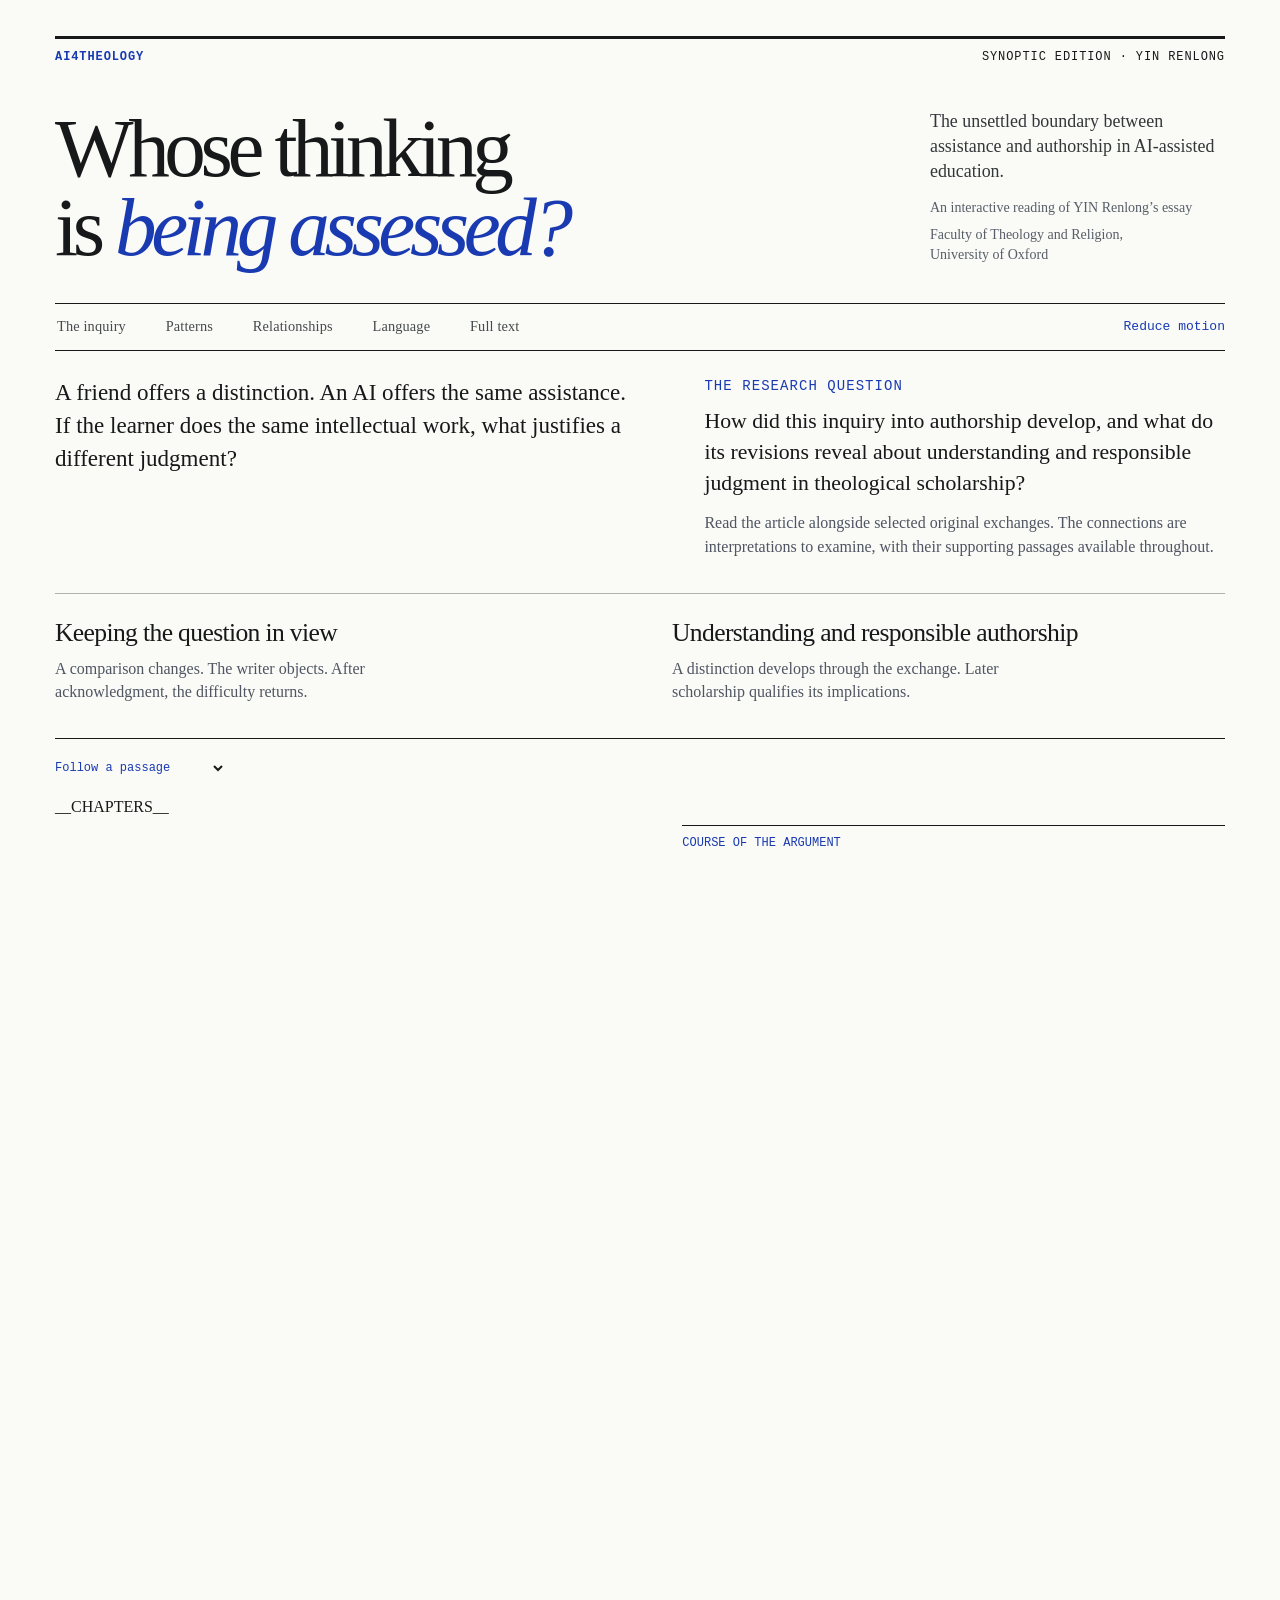
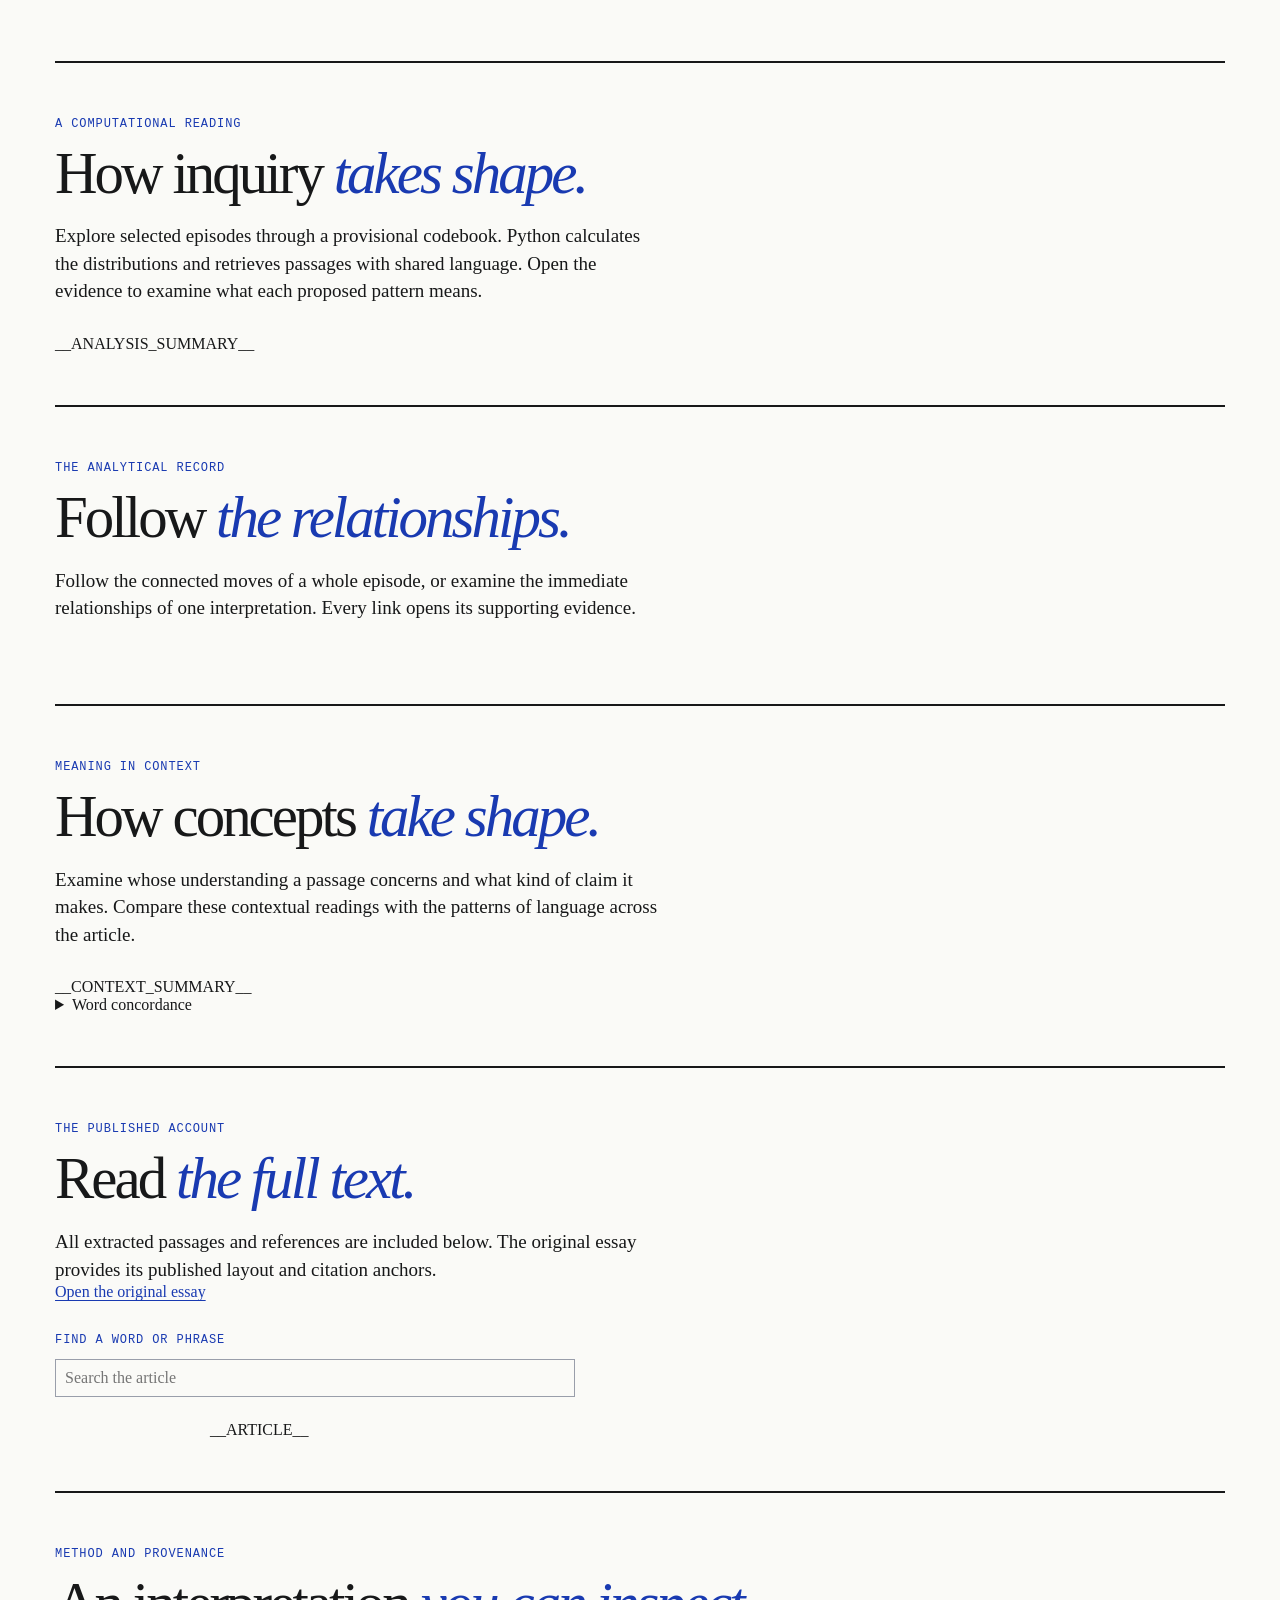
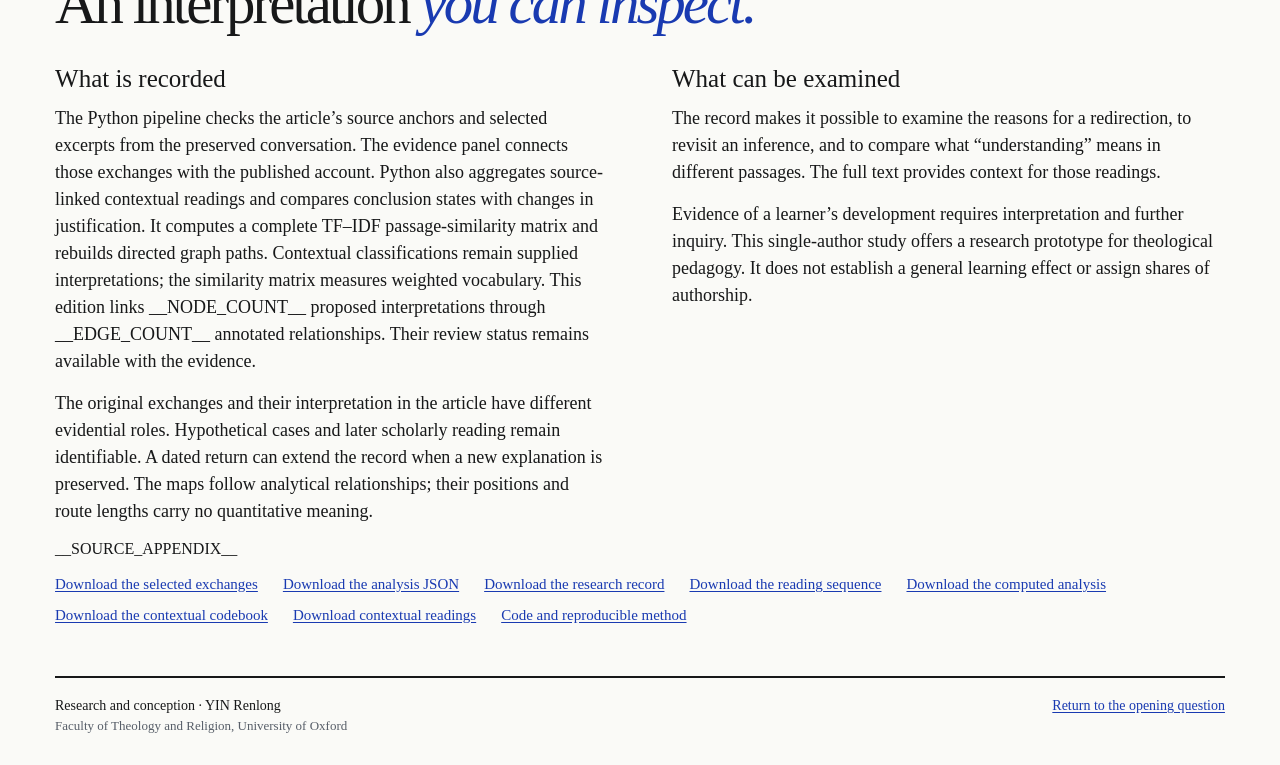
==== commit 51780916: "Add contextual readings, comparison matrices and whole-episode graphs Validate 34 source-linked read" ====
--- a/site/edition-template.html
+++ b/site/edition-template.html
@@ -1,14 +1,14 @@
-<!doctype html><html lang="en"><head><meta charset="utf-8"><meta name="viewport" content="width=device-width,initial-scale=1"><meta name="theme-color" content="#fafaf7"><meta name="description" content="An interactive synoptic edition of YIN Renlong’s inquiry into assistance, authorship and theological understanding."><title>Whose Thinking Is Being Assessed? · AI4Theology</title><link rel="icon" href="favicon.svg" type="image/svg+xml"><link rel="stylesheet" href="edition.css"><link rel="stylesheet" href="edition-maps.css"><link rel="stylesheet" href="edition-explorer.css"><link rel="stylesheet" href="edition-analysis.css"><script defer src="vendor/gsap.min.js"></script><script type="module" src="edition.js"></script></head><body><a class="skip" href="#inquiry">Skip to the inquiry</a>
+<!doctype html><html lang="en"><head><meta charset="utf-8"><meta name="viewport" content="width=device-width,initial-scale=1"><meta name="theme-color" content="#fafaf7"><meta name="description" content="An interactive synoptic edition of YIN Renlong’s inquiry into assistance, authorship and theological understanding."><title>Whose Thinking Is Being Assessed? · AI4Theology</title><link rel="icon" href="favicon.svg" type="image/svg+xml"><link rel="stylesheet" href="edition.css"><link rel="stylesheet" href="edition-maps.css"><link rel="stylesheet" href="edition-explorer.css"><link rel="stylesheet" href="edition-analysis.css"><link rel="stylesheet" href="edition-context.css"><script defer src="vendor/gsap.min.js"></script><script type="module" src="edition.js"></script></head><body><a class="skip" href="#inquiry">Skip to the inquiry</a>
 <main class="edition synopsis" id="top"><div class="sy-run"><a href="#top"><b>AI4Theology</b></a><span>Synoptic Edition · YIN Renlong</span></div><header class="front"><h1>Whose thinking<br>is <em>being assessed?</em></h1><div class="byline"><p>The unsettled boundary between assistance and authorship in AI-assisted education.</p><p class="credit">An interactive reading of YIN Renlong’s essay</p><p class="affiliation">Faculty of Theology and Religion,<br>University of Oxford</p></div></header>
 <nav class="reader-nav" aria-label="Main navigation"><a href="#inquiry">The inquiry</a><a href="#patterns">Patterns</a><a href="#relationships">Relationships</a><a href="#language">Language</a><a href="#article">Full text</a><button id="motion" type="button" aria-pressed="false">Reduce motion</button></nav>
 <div class="intro"><p>A friend offers a distinction. An AI offers the same assistance. If the learner does the same intellectual work, what justifies a different judgment?</p><div class="research-purpose"><p class="sy-label">The research question</p><p>How did this inquiry into authorship develop, and what do its revisions reveal about understanding and responsible judgment in theological scholarship?</p><p class="note">Read the article alongside selected original exchanges. The connections are interpretations to examine, with their supporting passages available throughout.</p></div></div>
 <nav class="case-focus" aria-label="Two featured episodes"><a href="#comparison"><span class="focus-label">Keeping the question in view</span><span class="focus-description">A comparison changes. The writer objects. After acknowledgment, the difficulty returns.</span></a><a href="#whose-understanding"><span class="focus-label">Understanding and responsible authorship</span><span class="focus-description">A distinction develops through the exchange. Later scholarship qualifies its implications.</span></a></nav>
 <section id="inquiry" aria-label="Development of the inquiry"><div class="chapter-nav"><label for="chapter-select">Follow a passage</label><select id="chapter-select">__OPTIONS__</select><span id="progress" class="note" aria-live="off"></span></div><div class="reading"><div class="episodes">__CHAPTERS__</div><aside class="map-aside" aria-label="Current argument diagram"><div class="map-label"><span>Course of the argument</span><span id="map-ref"></span></div><div id="map-holder"></div><p id="map-basis" class="note"></p></aside></div></section>
-<section id="patterns" class="research-section"><header class="section-title"><p class="sy-label">A computational reading</p><h2>How inquiry <em>takes shape.</em></h2><p>Explore selected episodes through a provisional codebook. Python calculates the distributions and retrieves passages with shared language. Open the evidence to examine what each proposed pattern means.</p></header><div id="analysis-explorer">__ANALYSIS_SUMMARY__</div><noscript><p>Download the <a href="data/collaboration-report.md">analysis report</a> or <a href="data/collaboration-episodes.csv">episode table</a> for the complete results.</p></noscript></section>
-<section id="relationships" class="research-section"><header class="section-title"><p class="sy-label">The analytical record</p><h2>Follow <em>a relationship.</em></h2><p>Select an interpretation to examine its connections and the passages supporting them.</p></header><div id="explorer"></div></section>
-<section id="language" class="research-section"><header class="section-title"><p class="sy-label">Words across the essay</p><h2>Where the question <em>returns.</em></h2><p>Explore recorded occurrences of six selected concepts. These counts follow explicit word-matching rules, including word variants. Each bar opens the matching passages.</p></header><div class="concordance"><div><label class="sy-label" for="term">Concept</label><select id="term">__TERM_OPTIONS__</select><div id="term-bars"></div><p class="note">Frequency describes the text. Interpreting a change in understanding requires examining the passages.</p></div><div id="term-passages" aria-live="polite"></div></div></section>
+<section id="patterns" class="research-section"><header class="section-title"><p class="sy-label">A computational reading</p><h2>How inquiry <em>takes shape.</em></h2><p>Explore selected episodes through a provisional codebook. Python calculates the distributions and retrieves passages with shared language. Open the evidence to examine what each proposed pattern means.</p></header><div id="reasoning-changes"></div><div id="analysis-explorer">__ANALYSIS_SUMMARY__</div><noscript><p>Download the <a href="data/collaboration-report.md">analysis report</a> or <a href="data/collaboration-episodes.csv">episode table</a> for the complete results.</p></noscript></section>
+<section id="relationships" class="research-section"><header class="section-title"><p class="sy-label">The analytical record</p><h2>Follow <em>the relationships.</em></h2><p>Follow the connected moves of a whole episode, or examine the immediate relationships of one interpretation. Every link opens its supporting evidence.</p></header><div id="explorer"></div></section>
+<section id="language" class="research-section"><header class="section-title"><p class="sy-label">Meaning in context</p><h2>How concepts <em>take shape.</em></h2><p>Examine whose understanding a passage concerns and what kind of claim it makes. Compare these contextual readings with the patterns of language across the article.</p></header><div id="contextual-analysis">__CONTEXT_SUMMARY__</div><details class="word-concordance"><summary>Word concordance</summary><p class="note">Literal matches remain available as a reference index. These counts follow explicit word-matching rules; they do not distinguish meanings in context.</p><div class="concordance"><div><label class="sy-label" for="term">Concept</label><select id="term">__TERM_OPTIONS__</select><div id="term-bars"></div><p class="note">Frequency describes the text. Interpreting a change in understanding requires examining the passages.</p></div><div id="term-passages" aria-live="polite"></div></div></details></section>
 <section id="article" class="research-section"><header class="section-title"><p class="sy-label">The published account</p><h2>Read <em>the full text.</em></h2><p>All extracted passages and references are included below. The original essay provides its published layout and citation anchors.</p><a href="__ARTICLE_URL__" target="_blank" rel="noopener">Open the original essay</a></header><label class="sy-label" for="article-search">Find a word or phrase</label><input id="article-search" type="search" placeholder="Search the article" autocomplete="off"><p id="search-status" class="note" role="status"></p><div class="article-sections">__ARTICLE__</div></section>
-<section id="method" class="research-section"><header class="section-title"><p class="sy-label">Method and provenance</p><h2>An interpretation <em>you can inspect.</em></h2></header><div class="method-columns"><div><h3>What is recorded</h3><p>The Python pipeline checks the article’s source anchors and selected excerpts from the preserved conversation. The evidence panel connects those exchanges with the published account. Python also calculates coding coverage and pattern distributions, rebuilds directed graph paths, and retrieves nonadjacent passages using TF-IDF lexical similarity. This edition links __NODE_COUNT__ proposed interpretations through __EDGE_COUNT__ annotated relationships. Their review status remains available with the evidence.</p><p>The original exchanges and their interpretation in the article have different evidential roles. Hypothetical cases and later scholarly reading remain identifiable. A dated return can extend the record when a new explanation is preserved. The maps follow analytical relationships; their positions and route lengths carry no quantitative meaning.</p></div><div><h3>What can be examined</h3><p>The record makes it possible to examine the reasons for a redirection, to revisit an inference, and to compare what “understanding” means in different passages. The full text provides context for those readings.</p><p>Evidence of a learner’s development requires interpretation and further inquiry. This single-author study offers a research prototype for theological pedagogy. It does not establish a general learning effect or assign shares of authorship.</p></div></div>__SOURCE_APPENDIX__<div class="downloads"><a href="data/inquiry-sources.json" download>Download the selected exchanges</a><a href="data/analysis.json" download>Download the analysis JSON</a><a href="data/research-record.json" download>Download the research record</a><a href="data/edition-chapters.json" download>Download the reading sequence</a><a href="data/collaboration-analysis.json" download>Download the computed analysis</a><a href="https://github.com/YIN-Renlong/ai4theology-analysis">Code and reproducible method</a></div></section>
+<section id="method" class="research-section"><header class="section-title"><p class="sy-label">Method and provenance</p><h2>An interpretation <em>you can inspect.</em></h2></header><div class="method-columns"><div><h3>What is recorded</h3><p>The Python pipeline checks the article’s source anchors and selected excerpts from the preserved conversation. The evidence panel connects those exchanges with the published account. Python also aggregates source-linked contextual readings and compares conclusion states with changes in justification. It computes a complete TF–IDF passage-similarity matrix and rebuilds directed graph paths. Contextual classifications remain supplied interpretations; the similarity matrix measures weighted vocabulary. This edition links __NODE_COUNT__ proposed interpretations through __EDGE_COUNT__ annotated relationships. Their review status remains available with the evidence.</p><p>The original exchanges and their interpretation in the article have different evidential roles. Hypothetical cases and later scholarly reading remain identifiable. A dated return can extend the record when a new explanation is preserved. The maps follow analytical relationships; their positions and route lengths carry no quantitative meaning.</p></div><div><h3>What can be examined</h3><p>The record makes it possible to examine the reasons for a redirection, to revisit an inference, and to compare what “understanding” means in different passages. The full text provides context for those readings.</p><p>Evidence of a learner’s development requires interpretation and further inquiry. This single-author study offers a research prototype for theological pedagogy. It does not establish a general learning effect or assign shares of authorship.</p></div></div>__SOURCE_APPENDIX__<div class="downloads"><a href="data/inquiry-sources.json" download>Download the selected exchanges</a><a href="data/analysis.json" download>Download the analysis JSON</a><a href="data/research-record.json" download>Download the research record</a><a href="data/edition-chapters.json" download>Download the reading sequence</a><a href="data/collaboration-analysis.json" download>Download the computed analysis</a><a href="data/contextual-codebook.json" download>Download the contextual codebook</a><a href="data/contextual-readings.csv" download>Download contextual readings</a><a href="https://github.com/YIN-Renlong/ai4theology-analysis">Code and reproducible method</a></div></section>
 <footer class="edition-footer"><span>Research and conception · YIN Renlong<br><span class="footer-affiliation">Faculty of Theology and Religion, University of Oxford</span></span><a href="#top">Return to the opening question</a></footer></main>
 <dialog id="evidence-dialog" aria-labelledby="evidence-title"><header class="dialog-head"><h2 id="evidence-title">Source evidence</h2><button id="close-evidence" type="button">Close</button></header><div id="evidence-body"></div></dialog>
 <script id="edition-data" type="application/json">__DATA__</script><noscript><p class="note">The inquiry and complete text are readable above. Interactive maps and filters require JavaScript.</p></noscript></body></html>
--- a/site/edition-explorer.css
+++ b/site/edition-explorer.css
@@ -4,3 +4,51 @@
 @media(max-width:650px){.edition-explorer .ex-layout{grid-template-columns:1fr}.edition-explorer .ex-node-list{max-height:220px}.edition-explorer .ex-counts{grid-template-columns:1fr 1fr}.edition-explorer .ex-count:nth-child(2){border-right:0}.edition-explorer .ex-count:nth-child(n+3){border-top:1px solid var(--ex-rule)}.edition-explorer .ex-count:first-child{padding-left:12px}.edition-explorer .ex-count strong{font-size:34px}.edition-explorer .ex-meta{gap:10px 17px}.edition-explorer .ex-graph{gap:13px}.edition-explorer .ex-neighbor-button{font-size:13px;padding:7px}.edition-explorer .ex-current{font-size:14px;padding:9px 7px}.edition-explorer .ex-edge-label{font-size:10px}.edition-explorer .ex-relations>h3{font-size:27px}.edition-explorer .ex-relation-body{padding-inline:12px}}
 @media(max-width:390px){.edition-explorer .ex-graph{grid-template-columns:1fr}.edition-explorer .ex-center{grid-row:1}.edition-explorer .ex-lines{display:none}.edition-explorer .ex-neighbors{gap:10px}.edition-explorer .ex-neighbor-button,.edition-explorer .ex-current{font-size:16px}.edition-explorer .ex-edge-label{font-size:12px}.edition-explorer .ex-graph-note{font-size:13px}}
 @media print{.edition-explorer .ex-directory{display:none}.edition-explorer .ex-layout{display:block}.edition-explorer .ex-counts{break-inside:avoid}.edition-explorer .ex-graph{break-inside:avoid}}
+
+/* Episode-scale reading retains every recorded link among the selected ideas. */
+.edition-explorer [hidden]{display:none!important}
+.edition-explorer select:focus-visible{outline:2px solid var(--ex-blue);outline-offset:3px}
+.edition-explorer .ex-graph-section{margin-top:32px;border-top:1px solid var(--ex-ink);padding-top:7px;min-width:0}
+.edition-explorer .ex-graph-section .ex-small-heading{font-size:30px;margin:18px 0 20px}
+.edition-explorer .ex-graph-controls{display:flex;justify-content:space-between;align-items:end;gap:20px 36px;flex-wrap:wrap}
+.edition-explorer .ex-view-controls{display:flex;gap:18px;flex-wrap:wrap}
+.edition-explorer .ex-view-button{font-size:16px;line-height:1.35;padding:10px 0;min-height:44px;border:0;border-bottom:2px solid transparent;background:none;color:#545b67}
+.edition-explorer .ex-view-button[aria-pressed=true]{color:var(--ex-blue);border-bottom-color:var(--ex-blue)}
+.edition-explorer .ex-episode-label{display:grid;gap:7px;flex:0 1 560px;font:400 14px/1.4 ui-monospace,monospace;color:#4a505b;min-width:0}
+.edition-explorer .ex-episode-select{font:400 16px/1.4 Georgia,serif;background:var(--ex-paper);color:var(--ex-ink);border:1px solid var(--ex-rule);padding:10px;max-width:100%;width:100%}
+.edition-explorer .ex-episode-intro{font-size:18px;line-height:1.5;max-width:85ch;margin:20px 0 14px}
+.edition-explorer .ex-graph-legend{display:flex;flex-wrap:wrap;gap:12px 25px;margin:14px 0 4px}
+.edition-explorer .ex-legend-item{display:inline-flex;align-items:center;gap:9px;font-size:15px;line-height:1.4}
+.edition-explorer .ex-legend-item i{width:29px;border-top:2px solid #657ca8}
+.edition-explorer .ex-legend-item.ex-family-interaction i{border-color:var(--ex-blue);border-top-width:3px}
+.edition-explorer .ex-legend-item.ex-family-reported_sequence i{border-color:#424954;border-top-style:dashed}
+.edition-explorer .ex-graph.ex-whole-episode{display:block;min-height:0;padding:0;background:linear-gradient(135deg,#f1f3f9 0%,#fafaf7 60%);border-block:1px solid #d6dae4;margin-top:18px}
+.edition-explorer .ex-episode-stage{position:relative;max-width:1080px;margin-inline:auto;padding:30px 78px;isolation:isolate}
+.edition-explorer .ex-episode-cards{display:grid;grid-template-columns:minmax(0,1fr) minmax(0,1fr);column-gap:150px;row-gap:70px;align-items:stretch}
+.edition-explorer .ex-episode-node{position:relative;z-index:1;display:flex;flex-direction:column;justify-content:center;gap:10px;min-width:0;min-height:102px;padding:16px 18px;border:1px solid #a9b3c7;background:var(--ex-paper);text-align:left;color:var(--ex-ink);line-height:1.25;box-shadow:0 2px 0 #dce0ea}
+.edition-explorer .ex-episode-node[aria-pressed=true]{border:2px solid var(--ex-blue);background:#eef1fb;padding:15px 17px;box-shadow:0 3px 0 #bcc7ed}
+.edition-explorer .ex-episode-node:hover{background:#eef1fb}
+.edition-explorer .ex-episode-node-meta{font:400 14px/1.35 ui-monospace,monospace;color:#4d5d7d}
+.edition-explorer .ex-episode-node-title{font:400 clamp(18px,1.7vw,23px)/1.2 Georgia,serif;letter-spacing:-.02em;overflow-wrap:break-word}
+.edition-explorer .ex-episode-lines{position:absolute;inset:0;width:100%;height:100%;z-index:0;pointer-events:none;overflow:visible}
+.edition-explorer .ex-episode-lines path{fill:none;stroke:#657ca8;stroke-width:2.3;vector-effect:non-scaling-stroke}
+.edition-explorer .ex-episode-lines .ex-family-interaction{stroke:var(--ex-blue);stroke-width:3}
+.edition-explorer .ex-episode-lines .ex-family-reported_sequence{stroke:#424954;stroke-dasharray:7 5}
+.edition-explorer .ex-episode-lines .ex-episode-arrow{stroke-dasharray:none;stroke-linejoin:round;stroke-linecap:round}
+.edition-explorer .ex-edge-control{position:absolute;z-index:2;transform:translate(-50%,-50%);font:400 14px/1.2 ui-monospace,monospace;min-width:44px;min-height:32px;padding:5px;border:1px solid #a9b3c7;background:var(--ex-paper);color:#3f598c;text-align:center;cursor:pointer}
+.edition-explorer .ex-edge-control:hover,.edition-explorer .ex-edge-control:focus-visible{background:#e8edff;border-color:var(--ex-blue)}
+.edition-explorer .ex-edge-control.ex-family-interaction{color:var(--ex-blue);border-color:var(--ex-blue)}
+.edition-explorer .ex-edge-control.ex-family-reported_sequence{color:#424954;border-style:dashed}
+.edition-explorer .ex-episode-link-list{display:grid;grid-template-columns:1fr 1fr;gap:0 30px;margin-top:14px;border-top:1px solid var(--ex-rule)}
+.edition-explorer .ex-episode-link{display:flex;align-items:baseline;gap:12px;border:0;border-bottom:1px solid #d9dce3;background:none;text-align:left;font-size:16px;line-height:1.5;padding:12px 0;min-height:44px}
+.edition-explorer .ex-episode-link .ex-record-id{font-size:14px;flex:0 0 35px}
+.edition-explorer .ex-episode-link:hover{color:var(--ex-blue)}
+.edition-explorer .ex-graph-section>.ex-text-button{min-height:44px;font-size:16px}
+.edition-explorer .ex-episode-stage.ex-compact{padding:25px 85px 25px 12px}
+.edition-explorer .ex-compact .ex-episode-cards{grid-template-columns:1fr;row-gap:38px}
+.edition-explorer .ex-compact .ex-episode-node{min-height:90px;padding:15px}
+.edition-explorer .ex-compact .ex-episode-node-title{font-size:19px}
+.edition-explorer .ex-compact .ex-episode-node[aria-pressed=true]{padding:14px}
+.edition-explorer .ex-graph-note{font-size:15px;line-height:1.5;max-width:85ch}
+@media(max-width:650px){.edition-explorer .ex-graph-section .ex-small-heading{font-size:27px}.edition-explorer .ex-episode-link-list{grid-template-columns:1fr}.edition-explorer .ex-graph-controls{gap:15px}.edition-explorer .ex-episode-label{flex-basis:100%}.edition-explorer .ex-neighbor-button,.edition-explorer .ex-current{font-size:15px}.edition-explorer .ex-edge-label{font-size:14px}}
+@media print{.edition-explorer .ex-graph-controls,.edition-explorer .ex-edge-control{display:none}.edition-explorer .ex-episode-stage{break-inside:avoid}.edition-explorer .ex-episode-link-list{display:block}}
--- a/site/edition-context.css
+++ b/site/edition-context.css
@@ -0,0 +1,29 @@
+.edition-context{--ct-line:#bdc1ca;--ct-muted:#535b68;--ct-tint:#edf0fb;font:18px/1.5 var(--serif);min-width:0}
+.edition-context :is(section,div,figure){min-width:0}.edition-context :is(h3,h4,h5){font-weight:400;line-height:1.15;letter-spacing:-.025em}
+.ct-heading{margin:0 0 24px}.ct-heading h3{font-size:clamp(28px,3vw,42px);margin:0 0 13px}.ct-heading p{font-size:19px;max-width:86ch;margin:0}
+.edition-context .ct-note{font:16px/1.5 var(--serif);color:var(--ct-muted);max-width:88ch}.edition-context .ct-kicker{font:14px/1.5 var(--mono);color:var(--blue);margin:0 0 12px}
+.edition-context :is(button,summary,a,[tabindex]):focus-visible{outline:2px solid var(--blue);outline-offset:3px}.edition-context button{font-size:16px;min-height:44px}
+.ct-table-scroll{overflow-x:auto;width:100%;margin:24px 0 12px;border-top:1px solid var(--ink)}.ct-table-scroll table{width:100%;border-collapse:collapse;table-layout:fixed}
+.ct-table-scroll th,.ct-table-scroll td{border-bottom:1px solid var(--ct-line);padding:10px 7px;vertical-align:middle;text-align:center;font-size:16px;line-height:1.35}
+.ct-table-scroll thead th{font-weight:400;color:var(--ct-muted)}.ct-table-scroll th:first-child{width:210px;text-align:left;padding-left:0;font-weight:400}
+.ct-concept-table{min-width:960px}.ct-concept-table tbody th{font-size:18px}.ct-section-id{display:block;font:14px var(--mono);color:var(--blue);margin-bottom:8px}.ct-section-size{display:block;font-size:14px;line-height:1.3}
+.ct-heat-cell,.ct-count-cell{width:100%;border:1px solid #b4c1ec;padding:9px 5px;color:#10265f;background:color-mix(in srgb,#193ab1 calc(10% + var(--ct-weight,0)*30%),#fafaf7);font-size:19px!important;min-height:48px!important}
+.ct-heat-cell:hover,.ct-count-cell:hover{outline:1px solid var(--blue);outline-offset:1px}.ct-heat-cell[aria-pressed=true],.ct-count-cell[aria-pressed=true]{outline:2px solid var(--blue);outline-offset:2px;border-color:var(--blue)}
+.ct-empty{color:#737884;font-size:18px}.ct-heat-legend{display:flex;align-items:center;justify-content:flex-end;gap:12px;font:14px/1.4 var(--serif);color:var(--ct-muted);margin:14px 0 20px}.ct-heat-legend i{display:block;width:120px;height:10px;background:linear-gradient(90deg,#e5e9f7,#6579c8);border:1px solid #b4c1ec;flex-shrink:1}
+.ct-method{padding:10px 0;border-top:1px solid var(--ct-line);margin:15px 0}.ct-method summary{font:17px/1.4 var(--serif);color:var(--blue);padding:7px 0;cursor:pointer}.ct-method>p{font-size:17px;max-width:86ch}
+.ct-section-key{display:grid;grid-template-columns:1fr 1fr;gap:12px 26px;margin:18px 0}.ct-section-key>div{display:grid;grid-template-columns:3.4em 1fr;gap:8px}.ct-section-key dt{font:14px/1.5 var(--mono);color:var(--blue)}.ct-section-key dd{font-size:16px;line-height:1.4;margin:0}
+.ct-selection-status{margin:22px 0 10px}.ct-concept-detail{border-block:1px solid var(--ink);padding:25px 0 10px;margin-bottom:22px}.ct-concept-detail h4{font-size:30px;margin:0 0 10px}.ct-concept-detail>p:not(.ct-kicker){max-width:85ch}
+.ct-context-record{border-top:1px solid var(--ct-line);padding:23px 0;margin:20px 0 0;max-width:94ch}.ct-context-record>p{font-size:18px}.ct-context-record blockquote{margin:18px 0;padding:0 0 0 18px;border-left:2px solid var(--blue);font-size:20px;line-height:1.45}
+.ct-context-meta{display:grid;grid-template-columns:1fr 1fr;gap:20px;margin:12px 0}.ct-context-meta>div{min-width:0}.ct-context-meta dt{font:14px/1.4 var(--mono);color:var(--ct-muted);margin-bottom:6px}.ct-context-meta dd{margin:0;font-size:17px}
+.ct-source-links{display:flex;gap:6px 18px;flex-wrap:wrap}.ct-source-links button{font:14px/1.5 var(--mono);min-height:44px;padding:9px 0}.ct-similarity{border-top:1px solid var(--ink);padding-top:32px;margin-top:36px}
+.ct-similarity-layout{display:grid;grid-template-columns:minmax(0,1.1fr) minmax(0,1fr);gap:4vw;align-items:start;margin-top:24px}.ct-similarity-figure{margin:0}.ct-matrix-axis{display:flex;justify-content:space-between;gap:10px;align-items:center;font:14px/1.45 var(--mono);color:var(--ct-muted);margin:0 0 10px}.ct-matrix-axis span:nth-child(2){font:14px/1.4 var(--serif);text-align:center}
+.ct-similarity-canvas{display:block;width:100%;aspect-ratio:1;max-width:100%;border:1px solid #aeb5c7;cursor:crosshair;touch-action:pan-y}.ct-hover{font:14px/1.5 var(--mono);color:var(--blue);margin:12px 0;min-height:1.5em}.ct-similarity-legend{justify-content:space-between}.ct-similarity-legend i{flex-grow:1;background:linear-gradient(90deg,#f7f8fc,#193ab1)}
+.ct-pair-controls{display:grid;grid-template-columns:1fr 1fr;gap:16px;padding-bottom:20px;border-bottom:1px solid var(--ct-line)}.ct-control{display:flex;flex-direction:column;gap:8px;font:14px/1.4 var(--mono);color:var(--ct-muted)}.ct-control select{font:17px/1.4 var(--serif);width:100%;min-height:44px;padding:9px 34px 9px 10px;color:var(--ink);appearance:none;background:var(--paper) url("data:image/svg+xml,%3Csvg xmlns='http://www.w3.org/2000/svg' width='14' height='9' viewBox='0 0 14 9'%3E%3Cpath d='M1 1l6 6 6-6' fill='none' stroke='%23193ab1' stroke-width='1.5'/%3E%3C/svg%3E") no-repeat right 10px center}
+.ct-pair-result{padding-top:20px}.ct-pair-result>h4{font-size:32px;margin:0 0 13px}.ct-pair-score{display:flex;align-items:baseline;gap:14px;margin:0 0 21px}.ct-pair-score strong{font:400 44px/1 var(--serif);letter-spacing:-.04em;color:var(--blue)}.ct-pair-score span{font:14px/1.4 var(--mono);color:var(--ct-muted)}
+.ct-pair-passage{border-top:1px solid var(--ct-line);padding:16px 0}.ct-pair-passage h5{font:14px/1.4 var(--mono);color:var(--blue);margin:0 0 7px}.ct-pair-passage>.ct-note{margin:0 0 12px}.ct-pair-passage>p:not(.ct-note){font-size:17px;line-height:1.55;margin:0 0 10px}
+.ct-reasoning{border-block:1px solid var(--ink);padding:30px 0;margin:28px 0 32px}.ct-change-tools{display:flex;align-items:end;justify-content:space-between;gap:25px;margin-top:24px}.ct-change-tools .ct-control{min-width:220px}.ct-change-tools>.ct-note{max-width:48ch;margin:0}
+.ct-change-table{min-width:590px}.ct-change-table tbody th{font-size:18px}.ct-change-table th:first-child{width:26%}.ct-change-table thead th{padding-block:15px}.ct-change-detail{padding-top:20px;margin-top:24px;border-top:1px solid var(--ct-line)}.ct-change-episode+.ct-change-episode{border-top:1px solid var(--ct-line);margin-top:24px;padding-top:24px}.ct-change-episode h4{font-size:28px;margin:0 0 12px}.ct-change-episode>p:not(.ct-kicker){font-size:18px;max-width:89ch}
+.ct-pedagogical{border-left:2px solid var(--blue);padding:0 0 0 16px;margin:20px 0}.ct-pedagogical strong{display:block;font:14px/1.4 var(--mono);color:var(--blue);margin-bottom:8px}.ct-interpretations{margin-top:12px;font-size:16px}
+@media(max-width:900px){.ct-similarity-layout{grid-template-columns:1fr}.ct-similarity-figure{max-width:650px}.ct-pair-detail{border-top:1px solid var(--ct-line);padding-top:24px}.ct-pair-result{display:grid;grid-template-columns:1fr 1fr;gap:0 24px}.ct-pair-result>:not(.ct-pair-passage){grid-column:1/-1}}
+@media(max-width:600px){.ct-heading p{font-size:18px}.ct-section-key{grid-template-columns:1fr}.ct-pair-result{display:block}.ct-context-meta{grid-template-columns:1fr;gap:12px}.ct-change-tools{display:block}.ct-change-tools .ct-control{max-width:100%;margin-bottom:13px}.ct-heat-legend{gap:8px;font-size:14px}.ct-heat-legend i{width:60px}.ct-matrix-axis{font-size:14px}.ct-matrix-axis span:nth-child(2){max-width:145px}.ct-pair-score{flex-wrap:wrap}.ct-context-record blockquote{font-size:19px}.ct-concept-detail h4{font-size:28px}.ct-change-episode h4{font-size:26px}}
+@media print{.ct-similarity-layout{display:block}.ct-table-scroll{overflow:visible}.ct-concept-table,.ct-change-table{min-width:0}.ct-heat-cell,.ct-count-cell{color:var(--ink);border-color:#777}.ct-pair-controls,.ct-change-tools{display:none}.ct-method{break-inside:avoid}.ct-concept-detail,.ct-change-detail{break-inside:auto}}
